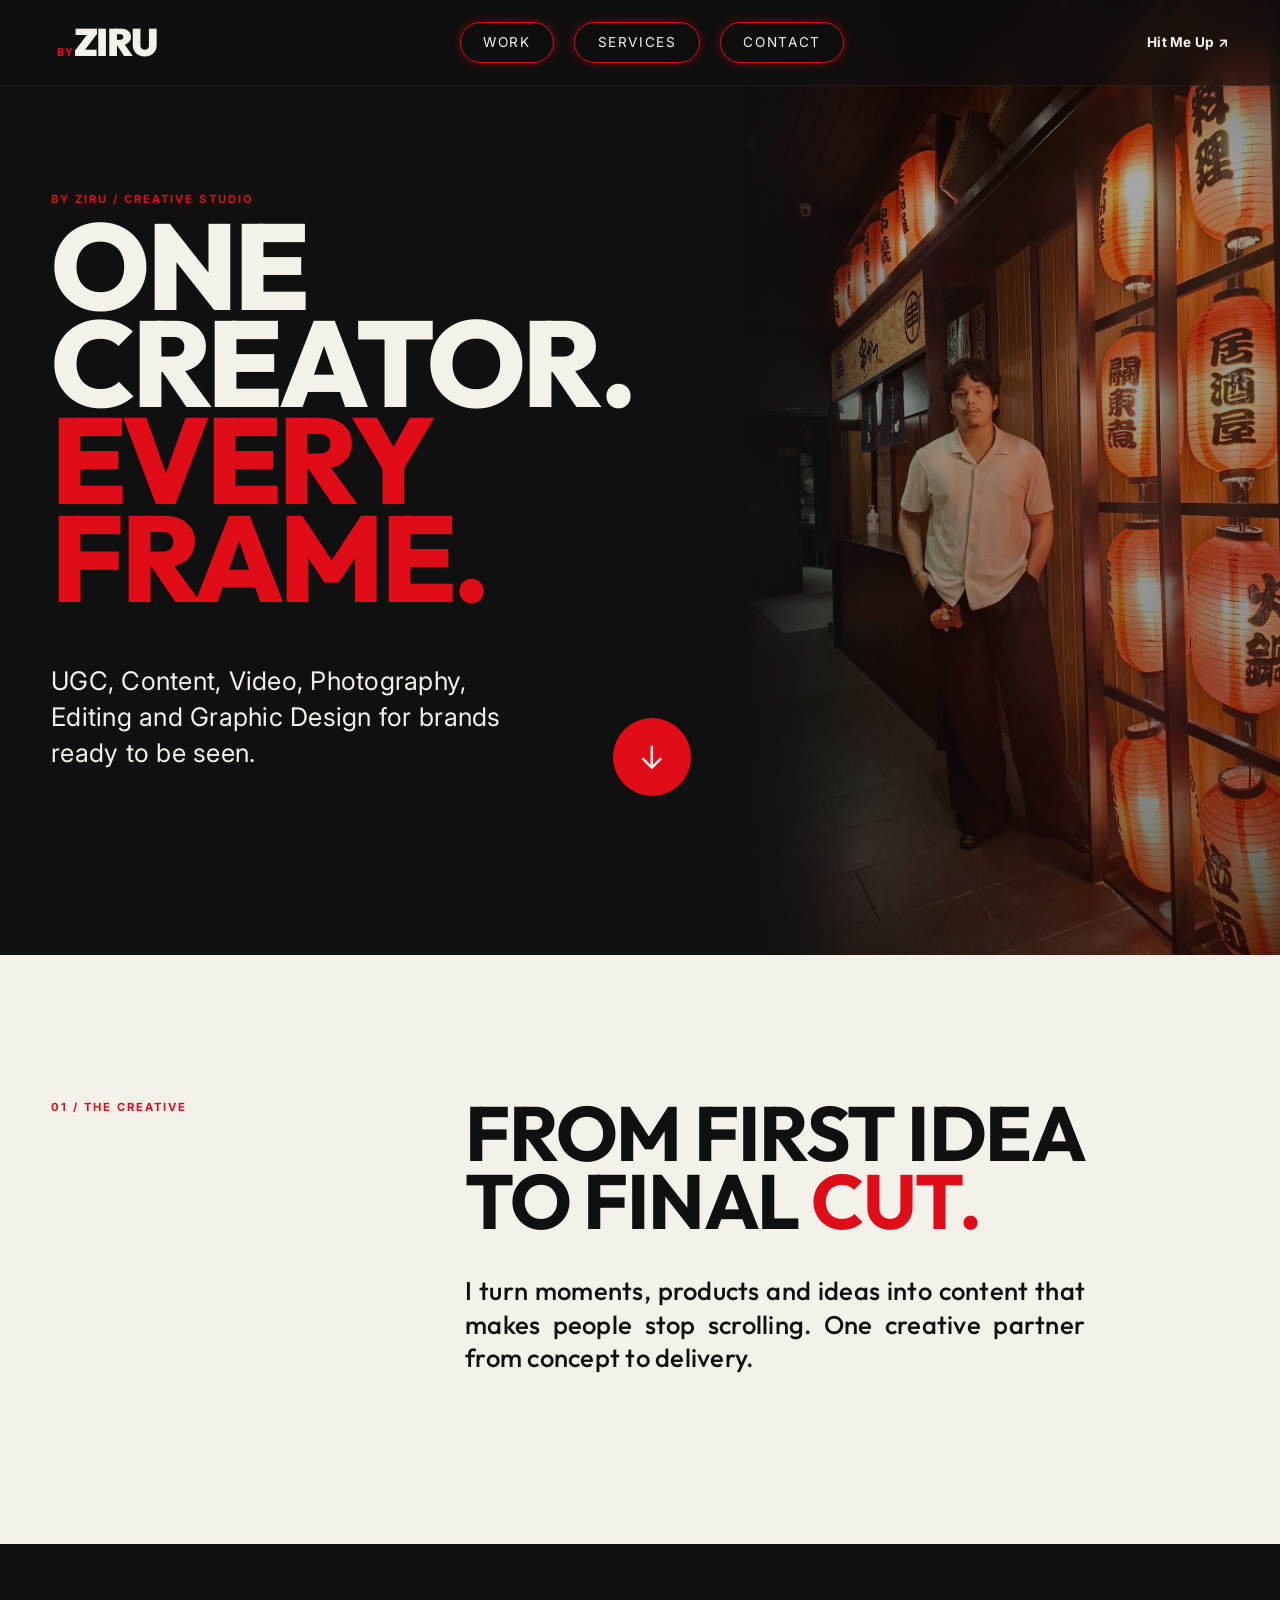
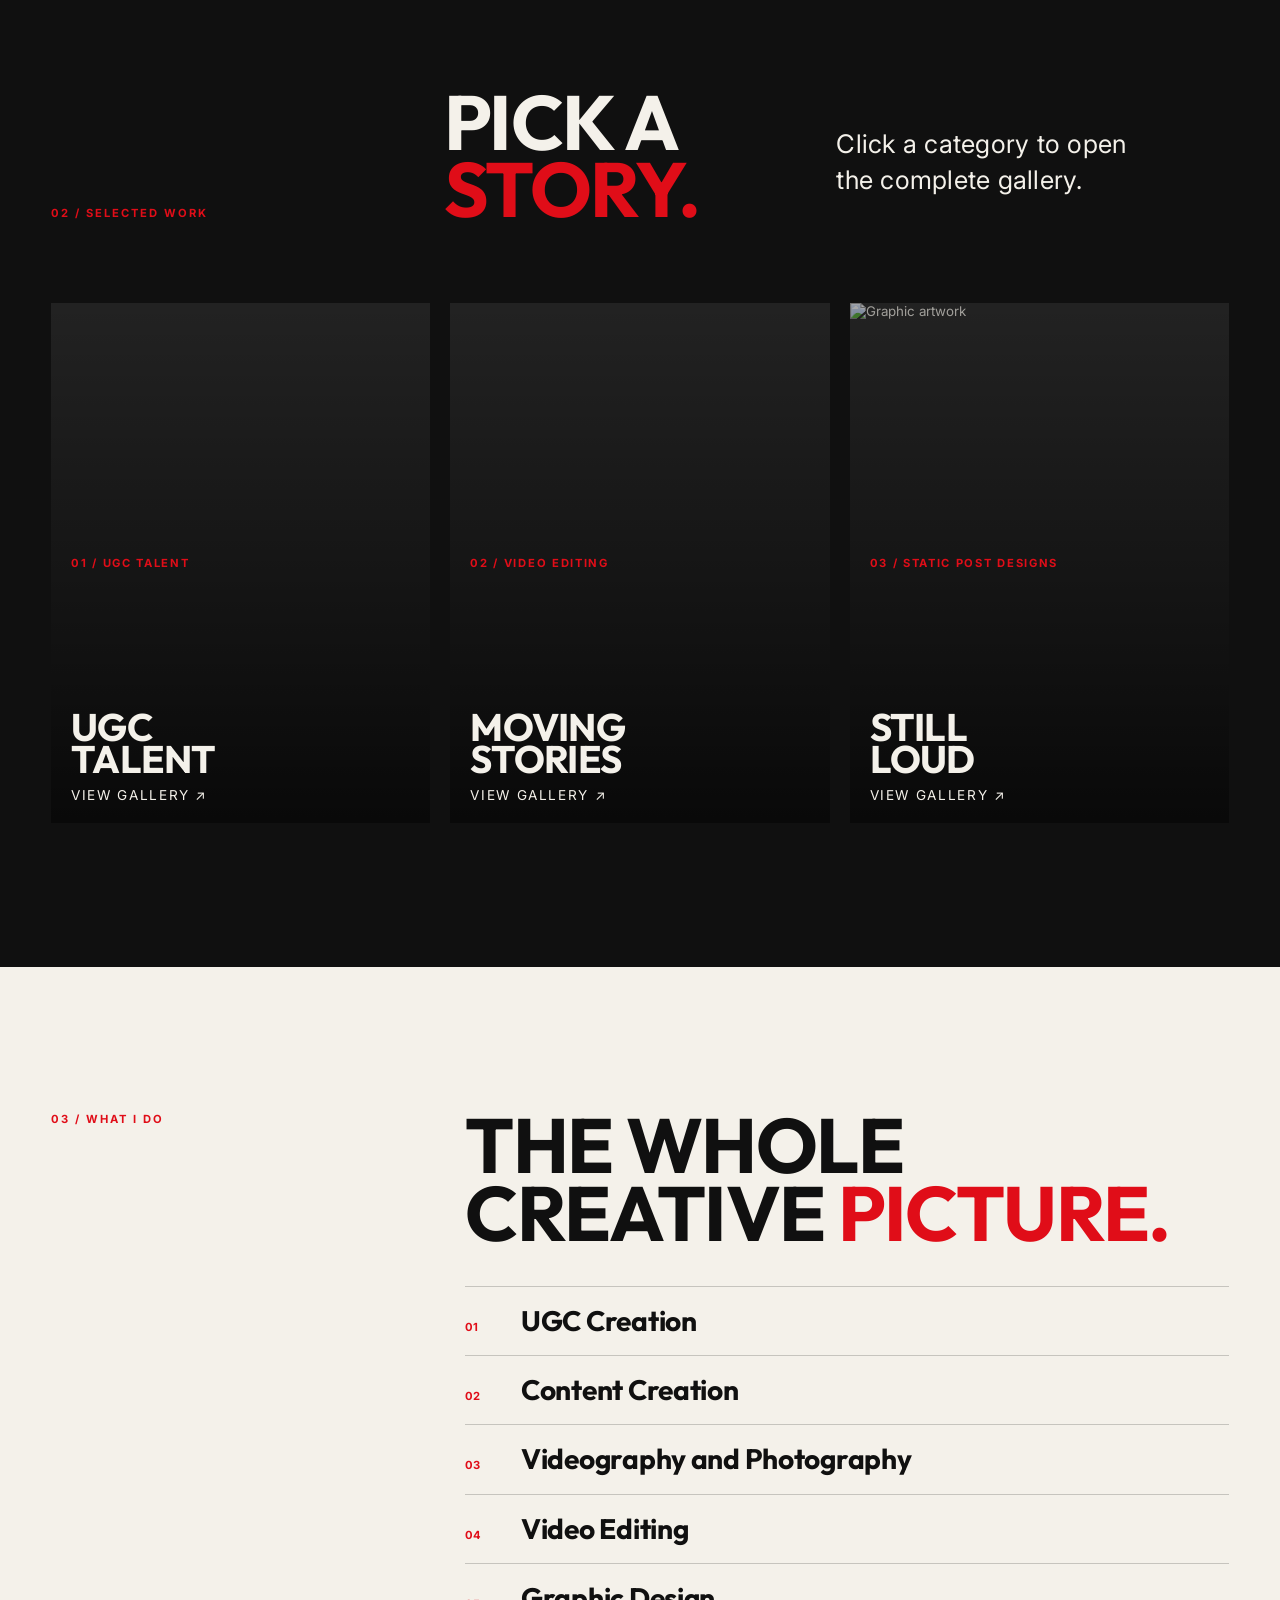
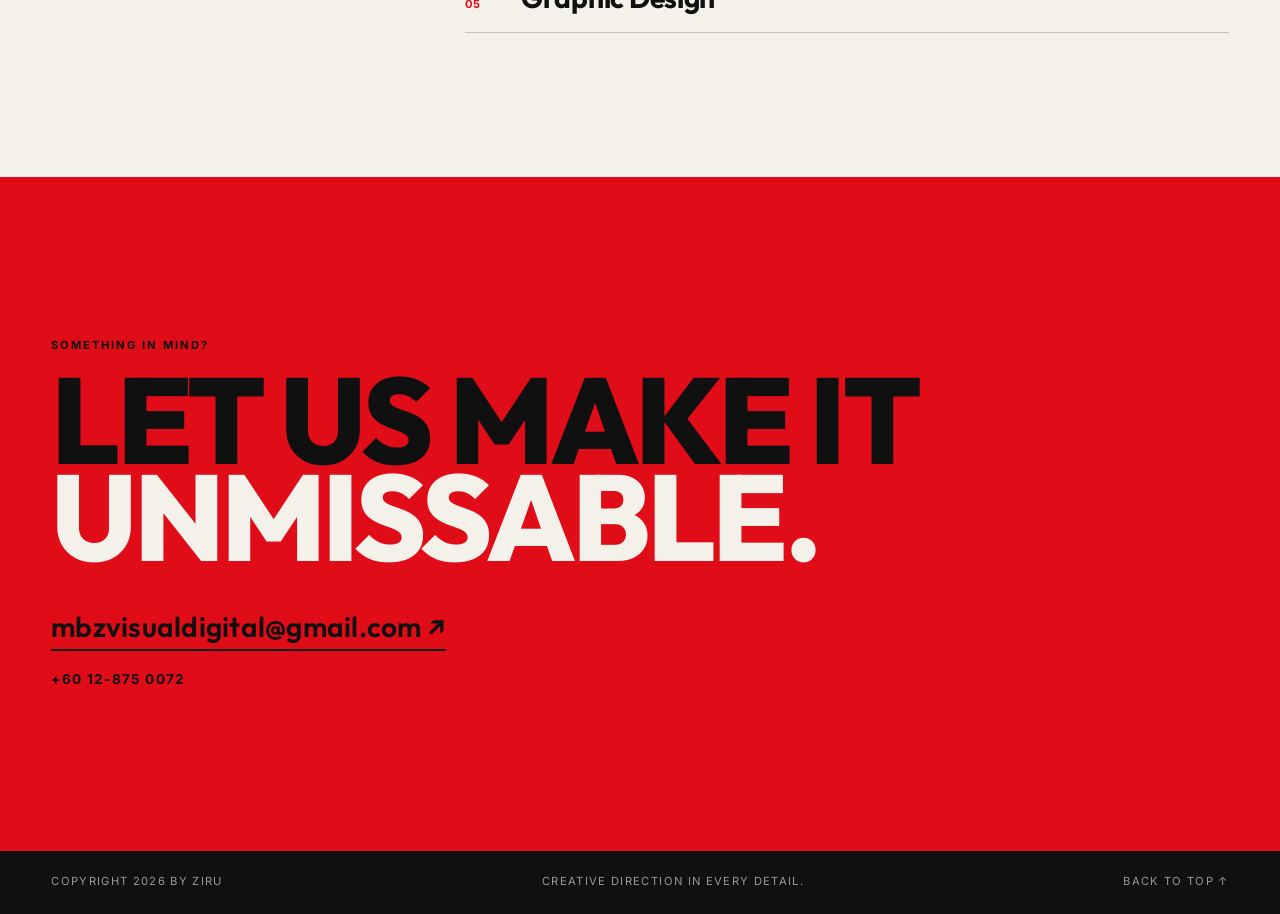
==== PortfolioWork/index.html @ 9af21ab9 "style: wrap eyebrow and heading in container, ensure small gap and bust browser css cache" ====
<!doctype html>
<html lang="en">

<head>
    <!-- ========================================== METADATA & FONTS ========================================== -->
    <meta charset="UTF-8">
    <meta name="viewport" content="width=device-width, initial-scale=1.0">
    <meta name="referrer" content="no-referrer">
    <meta name="description" content="BY ZIRU - all-in-one creative studio.">
    <title>BY ZIRU | Creative Studio</title>

    <!-- Google Fonts -->
    <link rel="preconnect" href="https://fonts.googleapis.com">
    <link rel="preconnect" href="https://fonts.gstatic.com" crossorigin>
    <link
        href="https://fonts.googleapis.com/css2?family=Inter:wght@400;500;600;700&family=Outfit:wght@400;600;700;800;900&display=swap"
        rel="stylesheet">

    <!-- Custom Styles -->
    <link rel="stylesheet" href="styles.css?v=1.1">
</head>

<body>

    <!-- ========================================== SITE HEADER (NAV) ========================================== -->
    <header class="site-header">
        <a class="logo" href="#top" aria-label="BY ZIRU home">
            <b>BY</b><span>ZIRU</span>
        </a>
        <nav>
            <a href="#work">Work</a>
            <a href="#services">Services</a>
            <a href="#contact">Contact</a>
        </nav>
        <a class="header-contact" href="mailto:mbzvisualdigital@gmail.com">Hit Me Up &#8599;</a>
    </header>

    <!-- ========================================== MAIN CONTENT ========================================== -->
    <main id="top">

        <!-- ----------------- HERO SECTION (SPLIT LAYOUT) ----------------- -->
        <section class="hero hero-split">
            <div class="hero-content">
                <div class="hero-header-group">
                    <p class="eyebrow">BY ZIRU / Creative studio</p>
                    <h1>One creator.<br><em>Every frame.</em></h1>
                </div>
                <div class="hero-bottom">
                    <p>UGC, Content, Video, Photography, Editing and Graphic Design for brands ready to be seen.</p>
                    <a class="round-link" href="#work">&#8595;</a>
                </div>
            </div>
            <div class="hero-image-wrapper">
                <img src="../Images/20260505_210655~2.jpg" alt="BY ZIRU Creative Studio Hero"
                    class="hero-split-image">
            </div>
        </section>

        <!-- ----------------- INTRO SECTION (01) ----------------- -->
        <section class="intro light">
            <p class="section-label">01 / The creative</p>
            <div>
                <h2>From first idea<br>to final <em>cut.</em></h2>
                <p>I turn moments, products and ideas into content that makes people stop scrolling. One creative
                    partner from concept to delivery.</p>
            </div>
        </section>

        <!-- ----------------- SELECTED WORK / GALLERY SECTION (02) ----------------- -->
        <section class="work" id="work">
            <div class="work-head">
                <p class="section-label">02 / Selected work</p>
                <h2>Pick a<br><em>story.</em></h2>
                <p>Click a category to open<br>the complete gallery.</p>
            </div>
            <div class="category-grid">
                <!-- UGC Card -->
                <button class="category-card category-ugc" data-gallery="ugc">
                    <video src="../Files/Talent/Heypresso Coffee Machine Ad.mp4" autoplay loop muted playsinline></video>
                    <span>01 / UGC Talent</span>
                    <strong>UGC<br>Talent</strong>
                    <i>View gallery &#8599;</i>
                </button>

                <!-- Videos Card -->
                <button class="category-card" data-gallery="videos">
                    <video src="../Files/Videos/w.mp4" autoplay loop muted playsinline></video>
                    <span>02 / Video Editing</span>
                    <strong>Moving<br>stories</strong>
                    <i>View gallery &#8599;</i>
                </button>

                <!-- Static Posts Card -->
                <button class="category-card" data-gallery="static">
                    <img src="../Files/Static Posts/ramadhan.png" alt="Graphic artwork">
                    <span>03 / Static Post Designs</span>
                    <strong>Still<br>loud</strong>
                    <i>View gallery &#8599;</i>
                </button>
            </div>
        </section>

        <!-- ----------------- SERVICES SECTION (03) ----------------- -->
        <section class="services light" id="services">
            <p class="section-label">03 / What I do</p>
            <div>
                <h2>The whole<br>creative <em>picture.</em></h2>
                <ul>
                    <li><span>01</span><strong>UGC Creation</strong></li>
                    <li><span>02</span><strong>Content Creation</strong></li>
                    <li><span>03</span><strong>Videography and Photography</strong></li>
                    <li><span>04</span><strong>Video Editing</strong></li>
                    <li><span>05</span><strong>Graphic Design</strong></li>
                </ul>
            </div>
        </section>

        <!-- ----------------- CONTACT SECTION ----------------- -->
        <section class="contact" id="contact">
            <p class="eyebrow">Something in Mind?</p>
            <h2>Let us make it<br><em>unmissable.</em></h2>
            <a class="contact-email" href="mailto:mbzvisualdigital@gmail.com">mbzvisualdigital@gmail.com &#8599;</a>
            <a class="contact-phone" href="tel:+60128750072">+60 12-875 0072</a>
        </section>
    </main>

    <!-- ========================================== FOOTER ========================================== -->
    <footer>
        <span>Copyright 2026 BY ZIRU</span>
        <span>Creative direction in every detail.</span>
        <a href="#top">Back to top &#8593;</a>
    </footer>

    <!-- ========================================== DIALOG MODALS ========================================== -->

    <!-- Gallery Modal -->
    <dialog class="gallery-modal" aria-labelledby="gallery-title">
        <div class="modal-top">
            <div>
                <p class="section-label">BY ZIRU / Work</p>
                <h2 id="gallery-title">Gallery</h2>
            </div>
            <button class="close-modal" aria-label="Close gallery">Close &#215;</button>
        </div>
        <div class="media-grid" id="media-grid"></div>
    </dialog>

    <!-- Lightbox Modal -->
    <dialog class="lightbox" aria-label="Enlarged media">
        <button class="close-lightbox" aria-label="Close enlarged media">Close &#215;</button>
        <div id="lightbox-content"></div>
    </dialog>

    <!-- ========================================== SCRIPTS ========================================== -->
    <script src="../media_data.js"></script>
    <script src="script.js"></script>
</body>

</html>
---- PortfolioWork/styles.css ----
/* ========================================== GLOBAL SETTINGS & CSS VARIABLES ========================================== */
:root {
  --red: #e00d18;
  --ink: #101010;
  --paper: #f4f1ea;
  --line: rgba(16, 16, 16, 0.2);

  /* Standardized Typographic Scale */
  --font-xs: 0.7rem;          /* Sub-labels, small meta, footer */
  --font-sm: 0.85rem;         /* Standard labels, card info, nav links */
  --font-base: 1.05rem;       /* Standard paragraphs, body copy */
  --font-lg: clamp(1.2rem, 2vw, 1.7rem);       /* Lead paragraphs, description copy */
  --font-h3: clamp(2rem, 3vw, 2.5rem);         /* Modal headers, card titles */
  --font-h2: clamp(2.8rem, 6vw, 6.5rem);       /* Section headings */
  --font-h1: clamp(3.8rem, 9.5vw, 10rem);      /* Main hero titles, huge headings */
}

* {
  box-sizing: border-box;
}

html {
  scroll-behavior: smooth;
}

body {
  margin: 0;
  background: var(--ink);
  color: var(--paper);
  font-family: Inter, Arial, sans-serif;
  font-size: var(--font-base);
  line-height: 1.6;
  letter-spacing: 0.015em;
}

a {
  color: inherit;
  text-decoration: none;
}

/* ========================================== SITE HEADER (NAVIGATION) ========================================== */
.site-header {
  position: fixed;
  top: 0;
  z-index: 100;
  width: 100%;
  height: 86px;
  padding: 0 4vw;
  display: flex;
  align-items: center;
  justify-content: space-between;
  background: rgba(16, 16, 16, 0.65);
  backdrop-filter: blur(16px);
  -webkit-backdrop-filter: blur(16px);
  border-bottom: 1px solid rgba(255, 255, 255, 0.06);
}

.logo {
  font: 900 2.4rem/1 Outfit, sans-serif;
  letter-spacing: -0.03em;
}

.logo b {
  margin-left: 0.35rem;
  color: var(--red);
  font-size: var(--font-xs);
  letter-spacing: 0.08em;
}

nav {
  display: flex;
  gap: 1.25rem;
  font-size: var(--font-sm);
  text-transform: uppercase;
  letter-spacing: 0.12em;
  align-items: center;
}

nav a {
  display: inline-block;
  padding: 0.55rem 1.4rem;
  border: 1px solid var(--red);
  border-radius: 50px;
  background: rgba(16, 16, 16, 0.85);
  box-shadow: 0 0 10px rgba(224, 13, 24, 0.4);
  transition: all 0.3s ease;
}

nav a:hover {
  background: transparent;
  border-color: transparent;
  box-shadow: none;
}

.header-contact {
  font-size: var(--font-sm);
  font-weight: 700;
}

.site-header a:hover {
  color: var(--red);
}

/* ========================================== HERO SECTION ========================================== */
.hero {
  min-height: 100vh;
  padding: clamp(9rem, 18vw, 13rem) 4vw 3rem;
  display: flex;
  flex-direction: column;
  justify-content: space-between;
  background: linear-gradient(180deg, rgba(16, 16, 16, 0.4) 0%, rgba(16, 16, 16, 0.85) 100%), 
              linear-gradient(120deg, transparent 48%, rgba(224, 13, 24, 0.15)), 
              url('../Images/20260505_210655~2.jpg');
  background-size: cover;
  background-position: center;
}

.eyebrow,
.section-label {
  margin: 0;
  color: var(--red);
  font-size: var(--font-xs);
  letter-spacing: 0.18em;
  text-transform: uppercase;
  font-weight: 700;
}

.hero h1,
.contact h2 {
  margin: 0.5rem 0 1rem;
  font: 800 var(--font-h1)/0.8 Outfit, sans-serif;
  letter-spacing: -0.03em;
  text-transform: uppercase;
}

.hero em,
h2 em {
  font-style: normal;
  color: var(--red);
}

.hero-bottom {
  display: flex;
  align-items: end;
  justify-content: space-between;
  gap: 2rem;
}

.hero-bottom p {
  max-width: 480px;
  line-height: 1.4;
  font-size: var(--font-lg);
}

.round-link {
  display: grid;
  place-items: center;
  height: 78px;
  width: 78px;
  background: var(--red);
  border-radius: 50%;
  font-size: 2rem;
}

/* ========================================== HERO SPLIT VARIANT (index-side-hero.html) ========================================== */
.hero-split {
  flex-direction: row;
  align-items: stretch;
  padding: 0;
  background: var(--ink);
  background-image: none;
  min-height: 80vh;
}

.hero-split .hero-content {
  flex: 1;
  display: flex;
  flex-direction: column;
  justify-content: center;
  padding: clamp(4rem, 8vw, 6rem) 4vw 4rem;
  background: linear-gradient(120deg, var(--ink) 85%, rgba(16, 16, 16, 0.7));
}

.hero-header-group {
  display: flex;
  flex-direction: column;
  gap: 0.5rem;
  margin-bottom: 2rem;
}

.hero-header-group h1 {
  margin: 0;
}

.hero-image-wrapper {
  flex: 0 0 42%;
  position: relative;
  overflow: hidden;
}

.hero-image-wrapper::before {
  content: '';
  position: absolute;
  inset: 0;
  z-index: 1;
  background: linear-gradient(90deg, var(--ink) 0%, transparent 30%),
              linear-gradient(180deg, rgba(16, 16, 16, 0.3) 0%, rgba(16, 16, 16, 0.5) 100%);
}

.hero-split-image {
  width: 100%;
  height: 100%;
  object-fit: cover;
  display: block;
}

/* Utility Class for Light Background Sections */
.light {
  background: var(--paper);
  color: var(--ink);
}

/* ========================================== INTRO SECTION (01) ========================================== */
.intro,
.services,
.experience {
  padding: 9rem 4vw;
  display: grid;
  grid-template-columns: 1fr 2fr;
  gap: 2rem;
}

.intro h2,
.services h2,
.experience h2,
.work-head h2 {
  font: 700 var(--font-h2)/0.88 Outfit, sans-serif;
  letter-spacing: -0.02em;
  margin: 0 0 2.5rem;
  text-transform: uppercase;
}

.intro div > p {
  max-width: 620px;
  font: 500 var(--font-lg)/1.3 Outfit, sans-serif;
  letter-spacing: 0.01em;
  text-align: justify;
}

/* ========================================== SELECTED WORK / GALLERY SECTION (02) ========================================== */
.work {
  padding: 9rem 4vw;
}

.work-head {
  display: grid;
  grid-template-columns: 1fr 1fr 1fr;
  align-items: end;
  margin-bottom: 5rem;
}

.work-head h2 {
  margin: 0;
}

.work-head > p:last-child {
  font-size: var(--font-lg);
  line-height: 1.4;
}

/* Cards Grid */
.category-grid {
  display: grid;
  grid-template-columns: repeat(3, 1fr);
  gap: 1.25rem;
}

.category-card {
  position: relative;
  min-height: 520px;
  overflow: hidden;
  border: 0;
  padding: 1.25rem;
  color: var(--paper);
  background: #282828;
  text-align: left;
  cursor: pointer;
  font-family: inherit;
}

.category-card img,
.category-card video {
  position: absolute;
  inset: 0;
  width: 100%;
  height: 100%;
  object-fit: cover;
  opacity: 0.74;
  transition: transform 0.6s cubic-bezier(0.16, 1, 0.3, 1), opacity 0.6s ease;
}

.category-card:hover img,
.category-card:hover video {
  transform: scale(1.05);
  opacity: 0.92;
}

.category-card:after {
  content: "";
  position: absolute;
  inset: 0;
  background: linear-gradient(180deg, rgba(0, 0, 0, 0.15), rgba(0, 0, 0, 0.78));
}

.category-card span,
.category-card strong,
.category-card i {
  position: relative;
  z-index: 1;
  display: block;
}

.category-card span {
  font-size: var(--font-xs);
  letter-spacing: 0.15em;
  font-weight: 700;
  text-transform: uppercase;
  color: var(--red);
}

.category-card strong {
  position: absolute;
  left: 1.25rem;
  bottom: 3rem;
  font: 700 var(--font-h3)/0.82 Outfit, sans-serif;
  letter-spacing: -0.02em;
  text-transform: uppercase;
}

.category-card i {
  position: absolute;
  bottom: 1.25rem;
  font-size: var(--font-sm);
  font-style: normal;
  text-transform: uppercase;
  letter-spacing: 0.12em;
}

.social-link {
  display: inline-block;
  margin-top: 2rem;
  padding-bottom: 0.4rem;
  border-bottom: 1px solid var(--paper);
  font-size: 0.78rem;
  font-weight: 700;
  text-transform: uppercase;
  letter-spacing: 0.04em;
}

/* ========================================== SERVICES SECTION (03) ========================================== */
.services ul {
  list-style: none;
  padding: 0;
  margin: 0;
  border-top: 1px solid var(--line);
}

.services li {
  padding: 1.25rem 0;
  border-bottom: 1px solid var(--line);
  font: 600 clamp(1.4rem, 2.2vw, 2rem)/1 Outfit, sans-serif;
  letter-spacing: -0.01em;
}

.services li span {
  display: inline-block;
  width: 3.5rem;
  color: var(--red);
  font: 700 var(--font-xs) Inter, Arial, sans-serif;
}

/* ========================================== RESUME: EXPERIENCE ========================================== */
.experience-header {
  display: flex;
  flex-direction: column;
  gap: 1.5rem;
}

.experience-header h2 {
  margin: 0;
}

.experience-list {
  display: flex;
  flex-direction: column;
  gap: 2.5rem;
  margin-top: 2rem;
}

.experience-item {
  position: relative;
  padding-left: 1.5rem;
  border-left: 1px solid rgba(255, 255, 255, 0.15);
  text-align: justify;
}

.experience-item::before {
  content: "";
  position: absolute;
  left: -4px;
  top: 0.3rem;
  width: 7px;
  height: 7px;
  background: var(--red);
  border-radius: 50%;
}

.exp-date {
  display: block;
  font-size: var(--font-xs);
  color: var(--red);
  text-transform: uppercase;
  letter-spacing: 0.1em;
  font-weight: 700;
  margin-bottom: 0.5rem;
}

.exp-title {
  margin: 0 0 0.2rem 0;
  font: 700 1.4rem/1.2 Outfit, sans-serif;
  color: var(--paper);
}

.exp-company {
  display: block;
  font-size: 0.9rem;
  color: rgba(255, 255, 255, 0.6);
  margin-bottom: 1rem;
  font-weight: 600;
}

.exp-content {
  margin: 0;
  padding-left: 1.1rem;
  color: rgba(255, 255, 255, 0.8);
  font-size: 0.95rem;
}

.exp-content li {
  margin-bottom: 0.5rem;
  line-height: 1.5;
  text-align: justify;
}

.exp-metrics {
  display: flex;
  flex-wrap: wrap;
  gap: 1rem;
  margin: 1.5rem 0;
}

.metric-card {
  background: rgba(255, 255, 255, 0.03);
  border: 1px solid rgba(255, 255, 255, 0.08);
  border-radius: 6px;
  padding: 0.8rem 1.2rem;
  display: flex;
  flex-direction: column;
  min-width: 140px;
  flex: 1 1 calc(50% - 0.5rem);
  max-width: 220px;
  transition: transform 0.3s cubic-bezier(0.16, 1, 0.3, 1), border-color 0.3s ease;
}

.metric-card:hover {
  transform: translateY(-2px);
  border-color: var(--red);
}

.metric-num {
  font: 800 2.2rem/1 Outfit, sans-serif;
  color: var(--red);
  margin-bottom: 0.2rem;
}

.metric-label {
  font-size: 0.72rem;
  font-weight: 700;
  text-transform: uppercase;
  letter-spacing: 0.08em;
  color: rgba(255, 255, 255, 0.55);
}

/* ========================================== RESUME: SKILLS & EDUCATION ========================================== */
.resume-grid {
  display: grid;
  grid-template-columns: 1fr;
  gap: 3rem;
  margin-top: 2rem;
}

@media (min-width: 768px) {
  .resume-grid {
    grid-template-columns: 1fr 1fr;
  }
}

.resume-block h3 {
  font: 700 1.4rem/1.2 Outfit, sans-serif;
  margin: 0 0 1rem 0;
  color: var(--red);
  border-bottom: 1px solid rgba(255, 255, 255, 0.1);
  padding-bottom: 0.5rem;
  text-transform: uppercase;
  letter-spacing: 0.05em;
}

.resume-block ul {
  list-style: none;
  padding: 0;
  margin: 0;
}

.resume-block li {
  padding: 0.8rem 0;
  border-bottom: 1px solid rgba(255, 255, 255, 0.05);
  font-size: 0.95rem;
  color: rgba(255, 255, 255, 0.85);
}

.resume-block li:last-child {
  border-bottom: none;
}

.resume-block li strong {
  display: block;
  color: var(--paper);
  font-size: 1.05rem;
  margin-bottom: 0.2rem;
}

.edu-meta {
  display: block;
  font-size: var(--font-xs);
  color: rgba(255, 255, 255, 0.5);
  text-transform: uppercase;
  letter-spacing: 0.1em;
  font-weight: 700;
  margin-top: 0.3rem;
}

/* Light theme overrides for Resume Blocks (Skills & Education) */
.light .resume-block h3 {
  border-color: rgba(16, 16, 16, 0.1);
}

.light .resume-block li {
  border-color: rgba(16, 16, 16, 0.05);
  color: rgba(16, 16, 16, 0.85); /* Smokey black */
}

.light .resume-block li strong {
  color: var(--ink); /* Smokey black */
}

.light .edu-meta {
  color: rgba(16, 16, 16, 0.5); /* Smokey black */
}

/* ========================================== CONTACT SECTION ========================================== */
.contact {
  padding: 10rem 4vw;
  background: var(--red);
  color: var(--ink);
}

.contact .eyebrow {
  color: var(--ink);
}

.contact h2 {
  margin: 1rem 0 3rem;
}

.contact h2 em {
  color: var(--paper);
}

.contact-email {
  display: table;
  font: 600 clamp(1.2rem, 2.2vw, 2.2rem)/1 Outfit, sans-serif;
  border-bottom: 2px solid var(--ink);
  padding-bottom: 0.45rem;
}

.contact-phone {
  display: table;
  margin-top: 1.15rem;
  font-size: var(--font-sm);
  font-weight: 700;
  text-transform: uppercase;
  letter-spacing: 0.1em;
}

/* ========================================== FOOTER ========================================== */
footer {
  padding: 1.4rem 4vw;
  display: flex;
  justify-content: space-between;
  gap: 1rem;
  font-size: var(--font-xs);
  color: #999;
  text-transform: uppercase;
  letter-spacing: 0.12em;
}

/* ========================================== GALLERY MODAL & LIGHTBOX ========================================== */
.gallery-modal {
  width: min(1200px, 94vw);
  height: min(860px, 92vh);
  padding: clamp(1.5rem, 4vw, 4rem);
  border: 0;
  background: var(--paper);
  color: var(--ink);
}

.gallery-modal::backdrop {
  background: rgba(6, 6, 6, 0.58);
  backdrop-filter: blur(13px);
}

.modal-top {
  display: flex;
  align-items: start;
  justify-content: space-between;
  margin-bottom: 2rem;
}

.modal-top h2 {
  margin: 0.5rem 0 0;
  font: 800 var(--font-h2)/0.85 Outfit, sans-serif;
  letter-spacing: -0.02em;
  text-transform: uppercase;
}

.close-modal {
  border: 1px solid var(--ink);
  background: transparent;
  padding: 0.7rem 1rem;
  font: 700 var(--font-sm) Inter, Arial, sans-serif;
  text-transform: uppercase;
  cursor: pointer;
}

.media-grid {
  display: grid;
  grid-template-columns: repeat(3, 1fr);
  gap: 1rem;
}

.media-grid figure {
  margin: 0;
  aspect-ratio: 1;
  background: #ddd;
  overflow: hidden;
  cursor: zoom-in;
}

.media-grid figure img,
.media-grid figure video {
  width: 100%;
  height: 100%;
  object-fit: cover;
  transition: transform 0.4s ease;
  display: block;
}

.media-grid figure:hover img,
.media-grid figure:hover video {
  transform: scale(1.03);
}

.lightbox {
  width: min(1100px, 94vw);
  height: min(880px, 92vh);
  padding: 0;
  border: 0;
  background: #090909;
  color: var(--paper);
}

.lightbox::backdrop {
  background: rgba(6, 6, 6, 0.78);
  backdrop-filter: blur(16px);
}

.close-lightbox {
  position: absolute;
  right: 1rem;
  top: 1rem;
  z-index: 2;
  border: 1px solid var(--paper);
  background: rgba(0, 0, 0, 0.55);
  color: var(--paper);
  padding: 0.65rem 0.9rem;
  font: 700 var(--font-sm) Inter, Arial, sans-serif;
  text-transform: uppercase;
  cursor: pointer;
}

.lightbox #lightbox-content {
  display: flex;
  justify-content: center;
  align-items: center;
  height: 100%;
  width: 100%;
}

#lightbox-content img,
#lightbox-content video {
  max-width: 90vw;
  max-height: 90vh;
  border-radius: 8px;
  box-shadow: 0 10px 40px rgba(0,0,0,0.4);
  background: var(--ink);
}

.lightbox iframe {
  width: min(880px, 90vw);
  height: min(540px, 70vh);
  border: 0;
  border-radius: 8px;
  box-shadow: 0 12px 30px rgba(0, 0, 0, 0.6);
  background: #000;
}

/* Custom Play Overlay for Grid Video Thumbnails */
.media-container {
  position: relative;
  width: 100%;
  height: 100%;
}

.video-item::after {
  content: "▶";
  position: absolute;
  top: 50%;
  left: 50%;
  transform: translate(-50%, -50%);
  font-size: 1.8rem;
  color: #fff;
  background: rgba(224, 13, 24, 0.85);
  width: 54px;
  height: 54px;
  border-radius: 50%;
  display: flex;
  align-items: center;
  justify-content: center;
  text-indent: 4px;
  opacity: 0.8;
  transition: opacity 0.3s ease, transform 0.3s ease;
  pointer-events: none;
  z-index: 2;
}

.media-grid figure:hover .video-item::after {
  opacity: 1;
  transform: translate(-50%, -50%) scale(1.1);
}

/* ========================================== RESPONSIVE STYLES (MEDIA QUERIES) ========================================== */
@media (max-width: 700px) {
  .site-header {
    height: 64px;
  }
  .header-contact {
    display: none;
  }
  .logo {
    font-size: 1.8rem;
  }
  nav {
    gap: 0.5rem;
    font-size: 0.65rem;
  }
  nav a {
    padding: 0.35rem 0.8rem;
    box-shadow: 0 0 6px rgba(224, 13, 24, 0.4);
  }
  .intro,
  .services,
  .experience,
  .work-head {
    grid-template-columns: 1fr;
  }
  .intro,
  .services,
  .work,
  .contact {
    padding-top: 6rem;
    padding-bottom: 6rem;
  }
  .work-head {
    gap: 1.5rem;
    margin-bottom: 3rem;
  }
  .category-grid {
    grid-template-columns: 1fr;
  }
  .category-card {
    min-height: 320px; /* Condensed height to fit mobile screens perfectly */
  }
  .hero {
    min-height: 720px;
  }
  .hero-bottom {
    align-items: center;
  }
  .round-link {
    height: 58px;
    width: 58px;
    flex: none;
  }
  footer {
    flex-direction: column;
  }
  .media-grid {
    grid-template-columns: repeat(2, 1fr);
    gap: 0.65rem;
  }
  /* Hero split responsive */
  .hero-split {
    flex-direction: column;
    min-height: auto;
    height: auto;
  }
  .hero-image-wrapper {
    flex: none;
    height: 38vh;
  }
  .hero-image-wrapper::before {
    background: linear-gradient(180deg, var(--ink) 0%, transparent 22%, transparent 82%, var(--ink) 100%),
                linear-gradient(90deg, var(--ink) 0%, transparent 10%, transparent 90%, var(--ink) 100%);
  }
  .hero-split .hero-content {
    padding: 5.5rem 4vw 2.5rem;
    justify-content: flex-start;
    gap: 1.25rem;
  }
  .hero-header-group {
    gap: 0.35rem;
    margin-bottom: 0;
  }
  .hero-header-group h1 {
    margin: 0;
  }

  /* Full-Screen Gallery Modal on Mobile (native app feel) */
  .gallery-modal {
    width: 100vw;
    max-width: 100vw;
    height: 100vh;
    max-height: 100vh;
    border-radius: 0;
    margin: 0;
    padding: 1.5rem 1.5rem 4rem; /* Bottom padding to prevent scroll cutting */
    overflow-y: auto;
  }
  .modal-top {
    margin-bottom: 1.5rem;
    align-items: center;
  }
  .modal-top h2 {
    font-size: 2.2rem;
  }
  .close-modal {
    padding: 0.5rem 0.8rem;
    font-size: 0.75rem;
  }

  /* Responsive Lightbox Video Players */
  .lightbox iframe {
    width: 92vw !important;
    height: 51.75vw !important; /* 16:9 landscape aspect ratio */
    max-height: 75vh !important;
  }
  .lightbox iframe.portrait-iframe,
  .lightbox video.portrait-video {
    width: min(340px, 86vw) !important;
    height: auto !important;
    aspect-ratio: 9 / 16 !important;
    max-height: 75vh !important;
  }
}
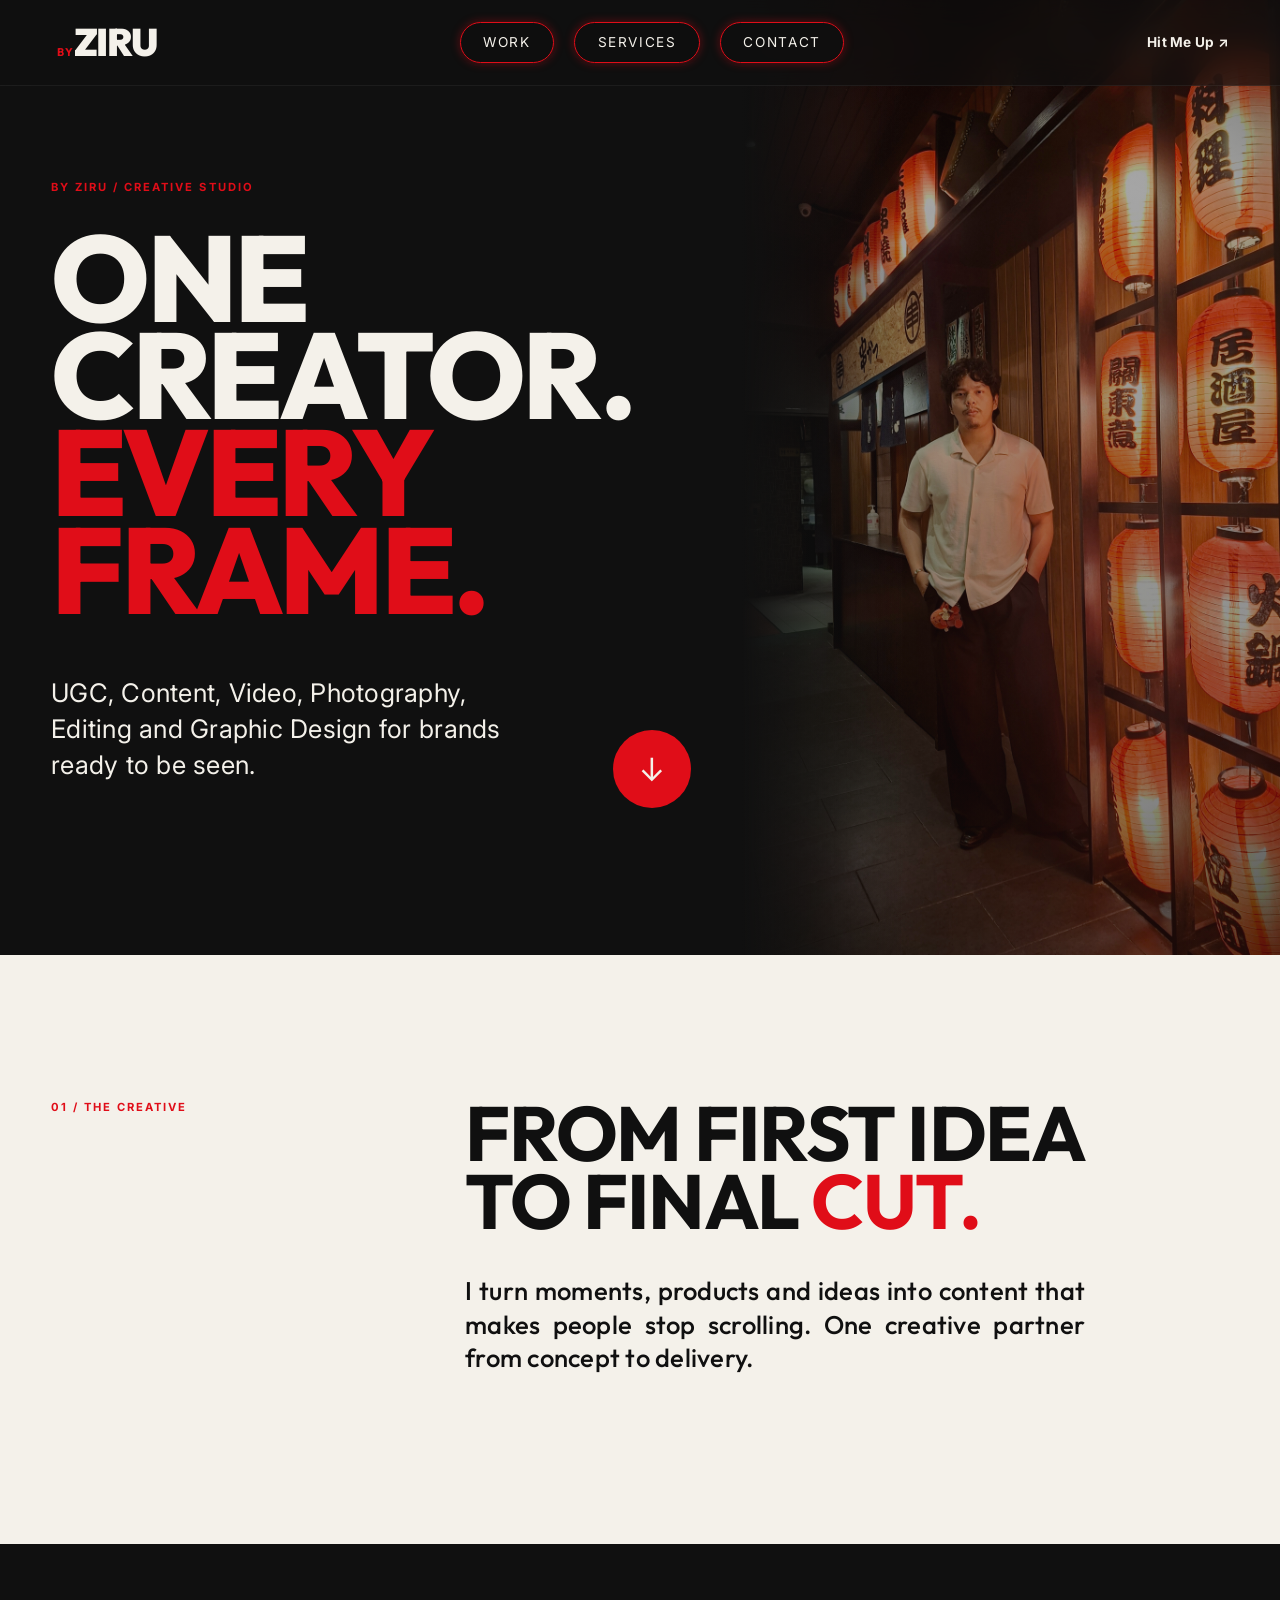
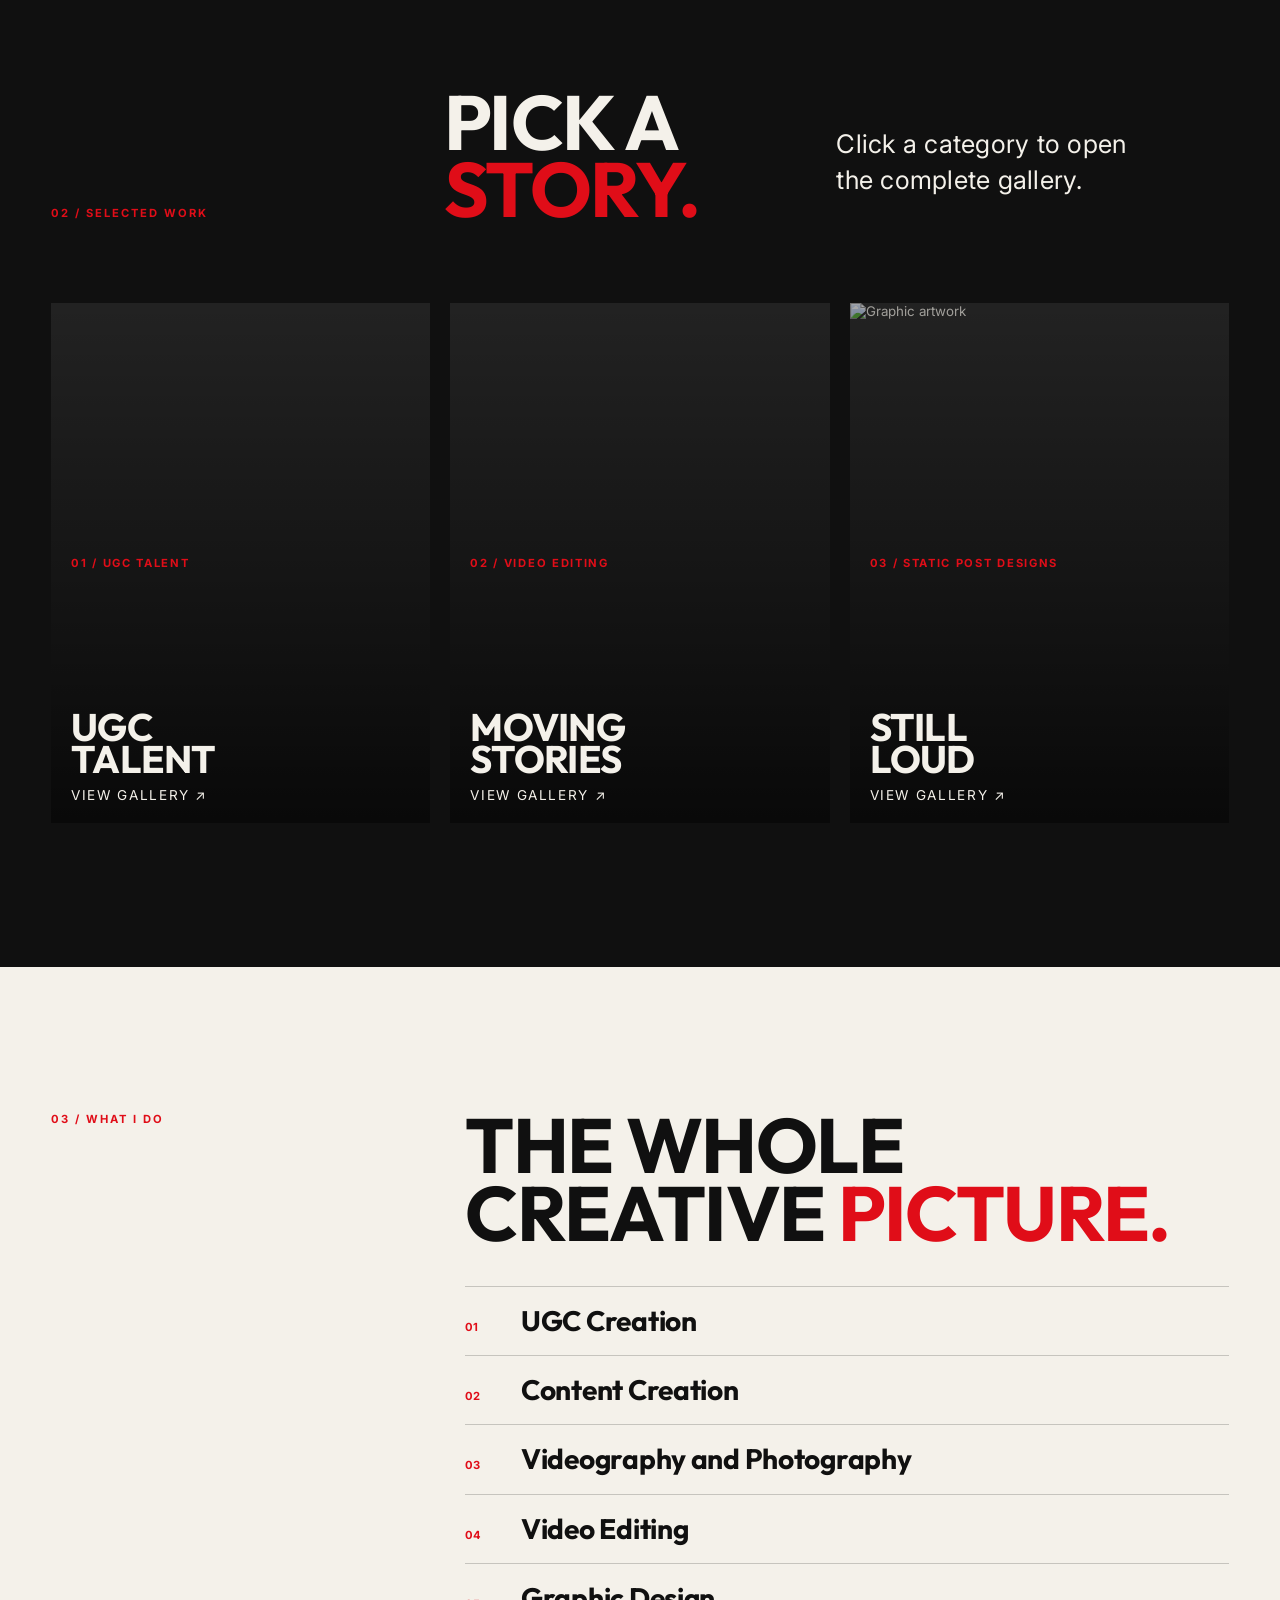
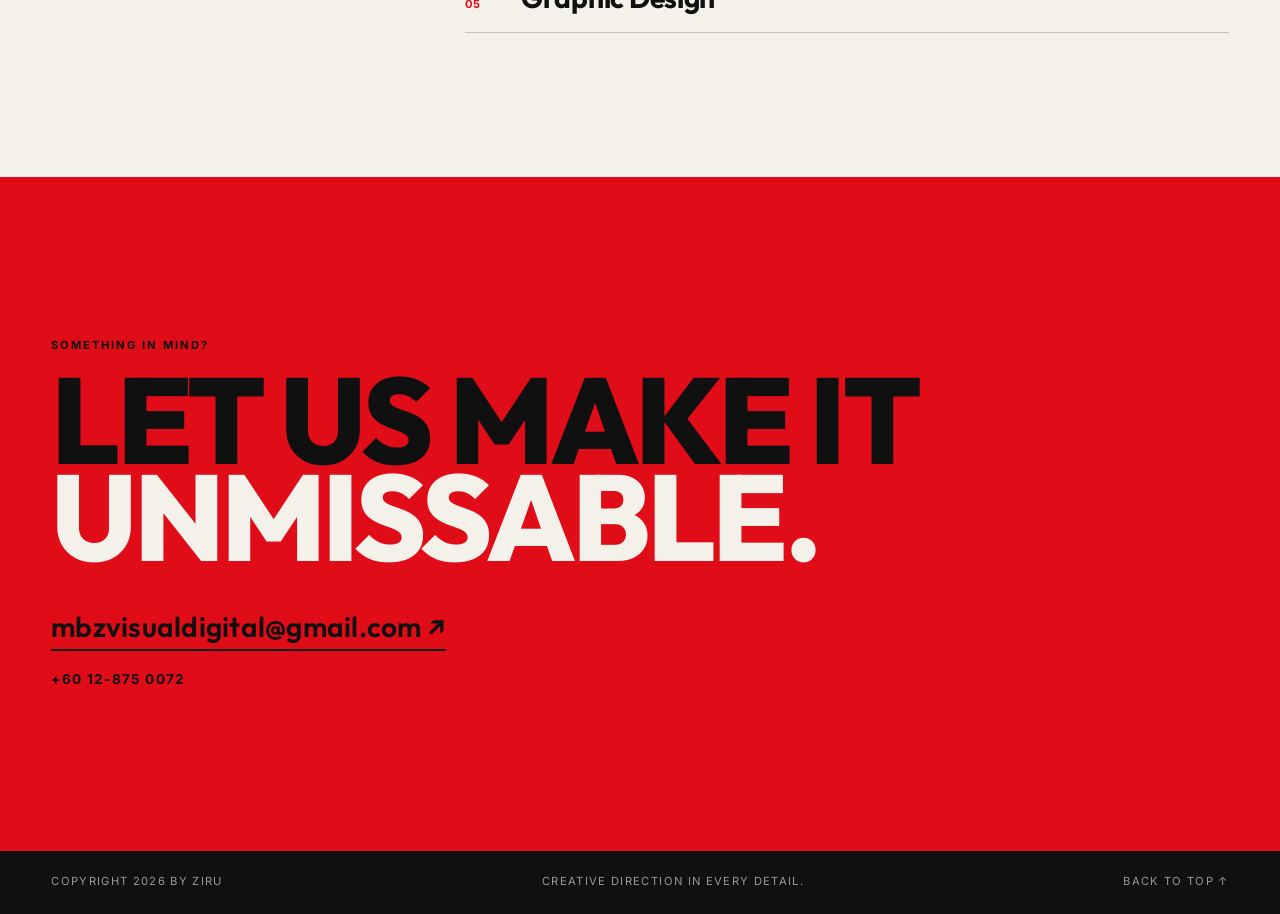
==== commit d450a05c: "style: increase eyebrow to heading gap to match heading to description gap" ====
--- a/PortfolioWork/index.html
+++ b/PortfolioWork/index.html
@@ -17,7 +17,7 @@
         rel="stylesheet">
 
     <!-- Custom Styles -->
-    <link rel="stylesheet" href="styles.css?v=1.1">
+    <link rel="stylesheet" href="styles.css?v=1.2">
 </head>
 
 <body>
--- a/PortfolioWork/styles.css
+++ b/PortfolioWork/styles.css
@@ -184,7 +184,7 @@
 .hero-header-group {
   display: flex;
   flex-direction: column;
-  gap: 0.5rem;
+  gap: 2rem;
   margin-bottom: 2rem;
 }
 
@@ -848,7 +848,7 @@
     gap: 1.25rem;
   }
   .hero-header-group {
-    gap: 0.35rem;
+    gap: 1.25rem;
     margin-bottom: 0;
   }
   .hero-header-group h1 {
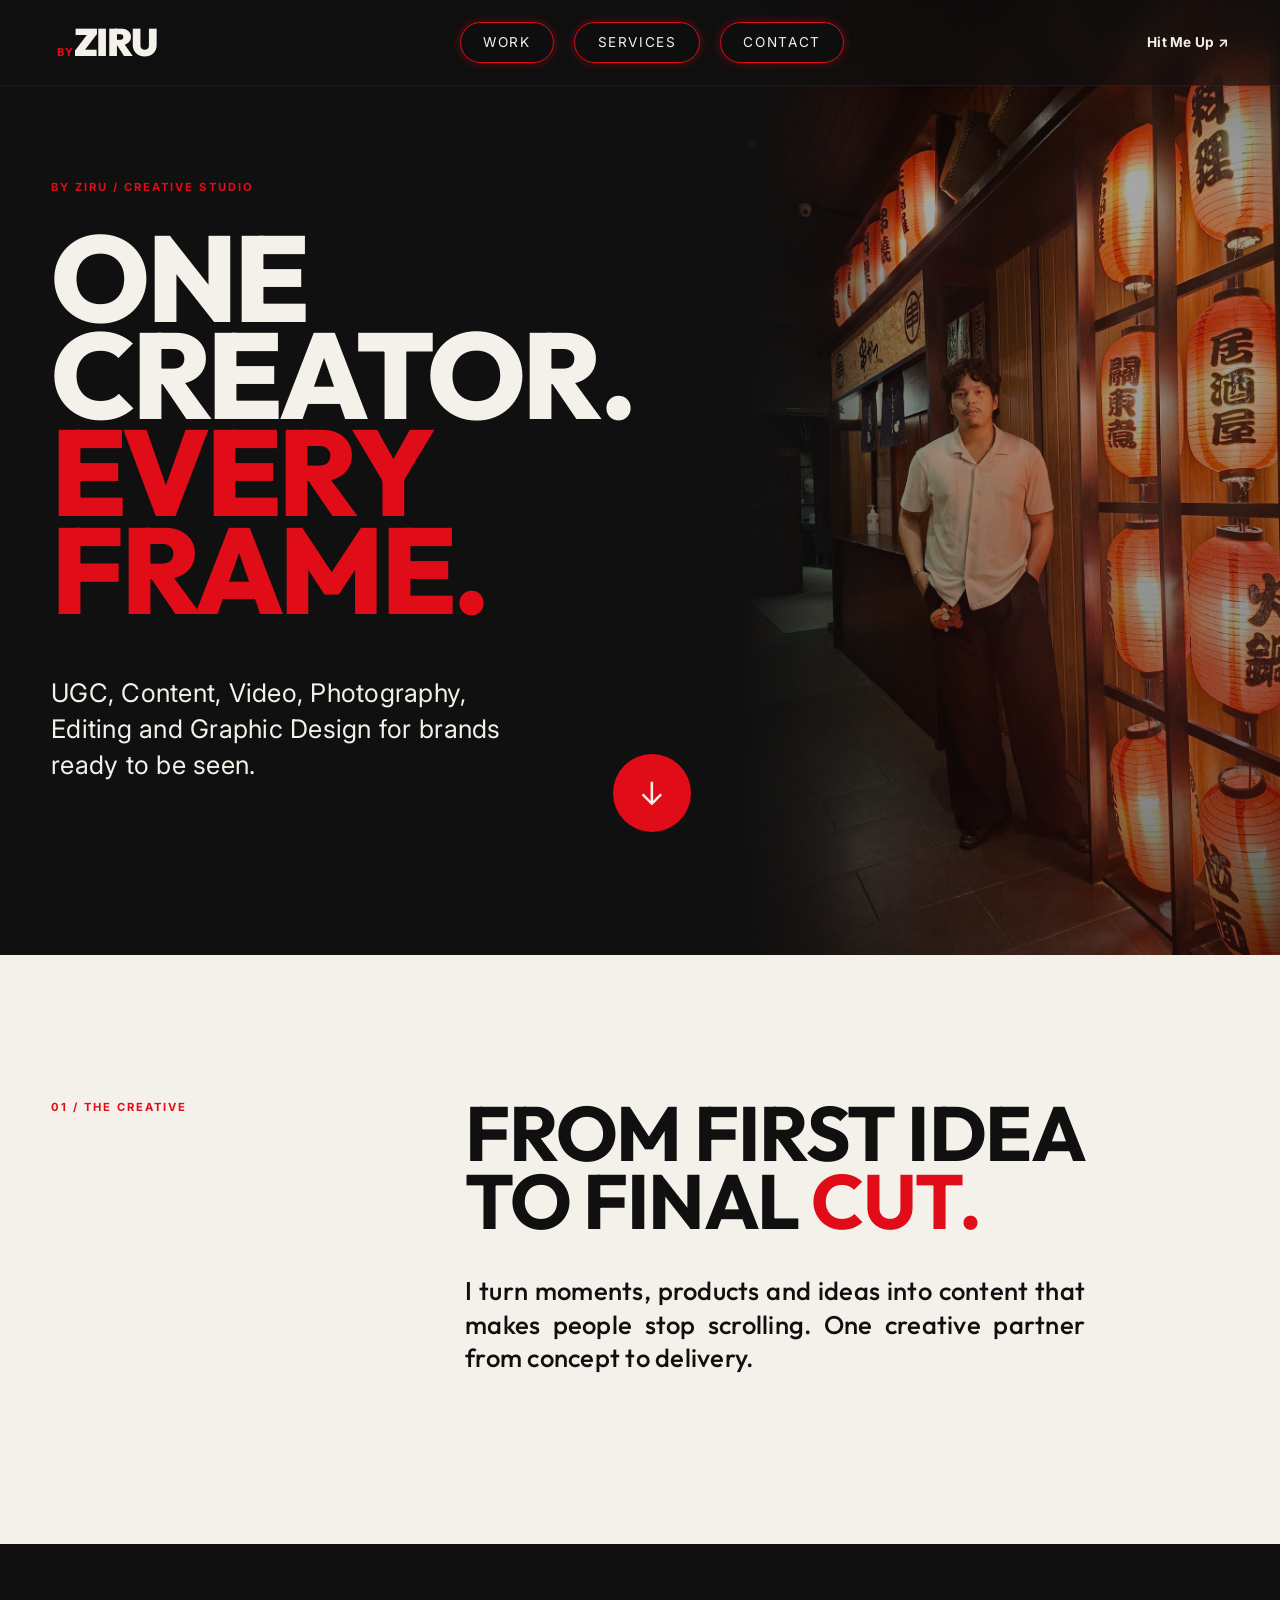
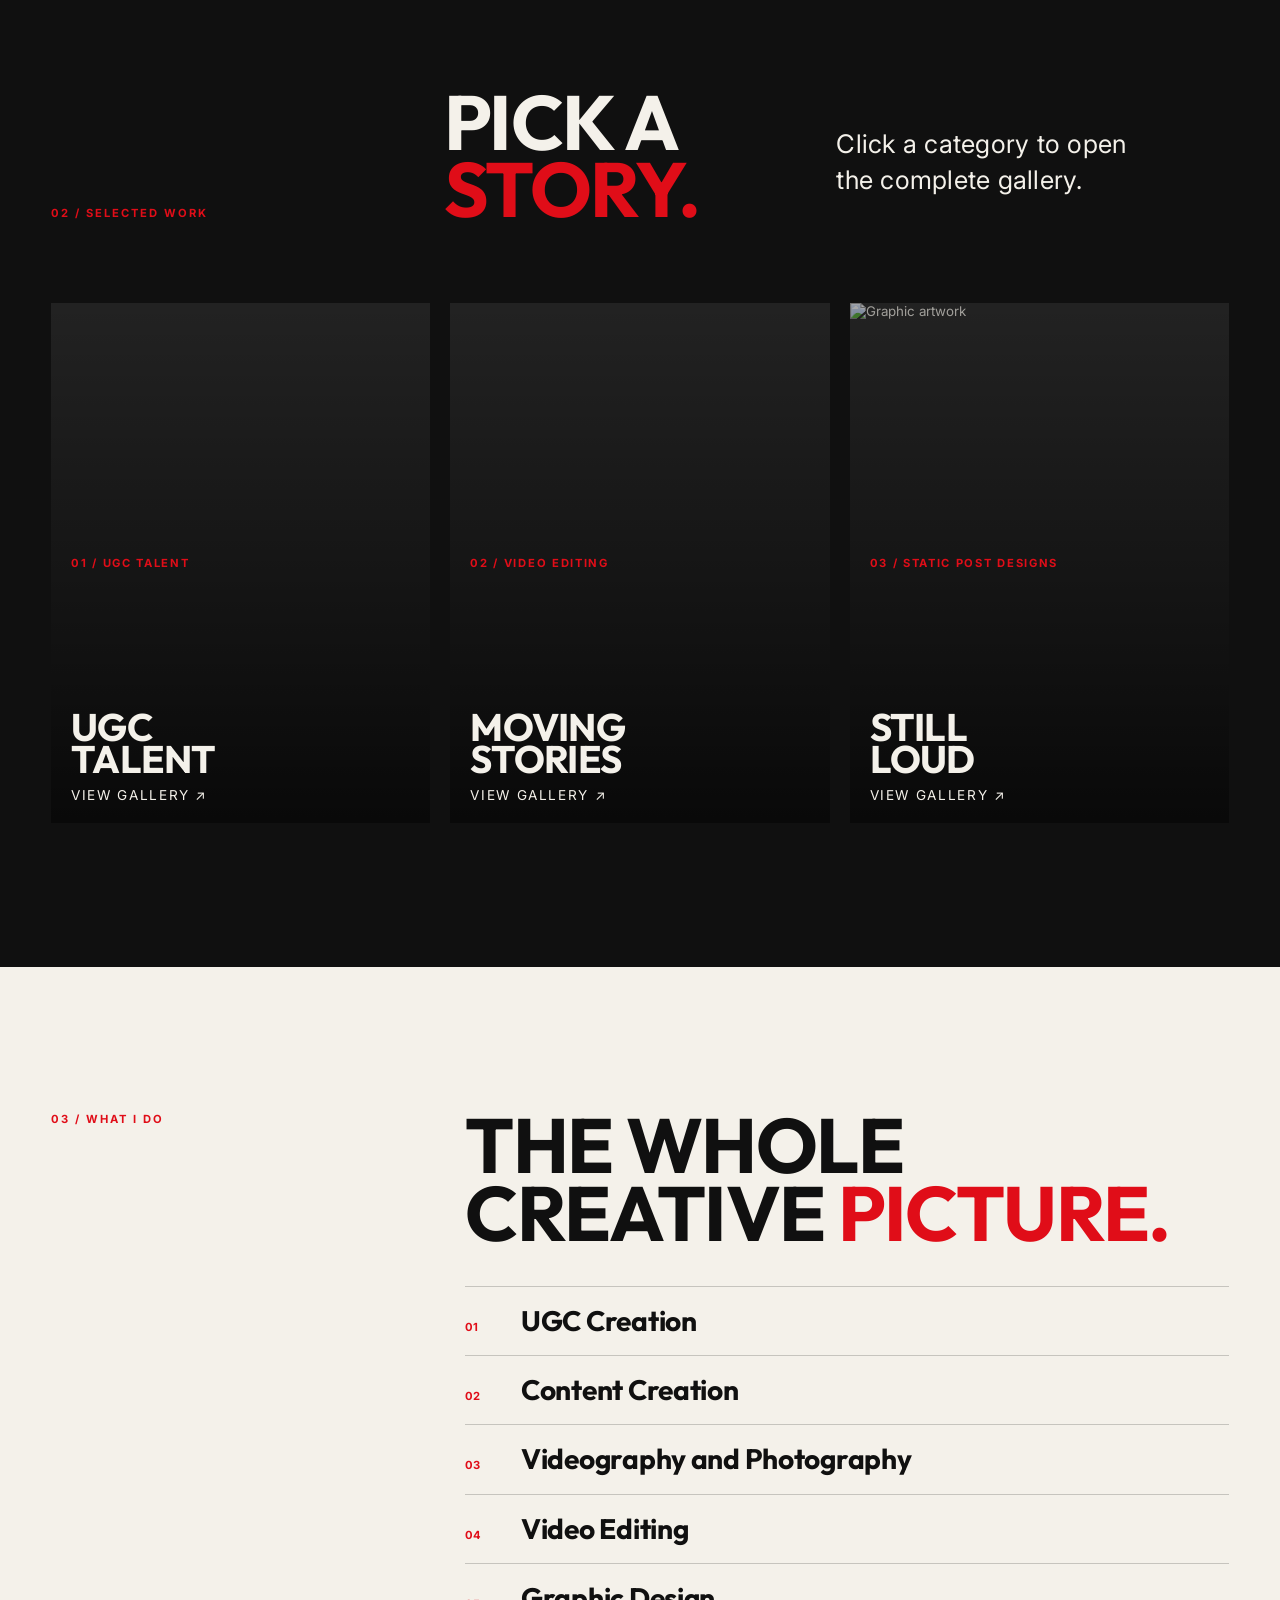
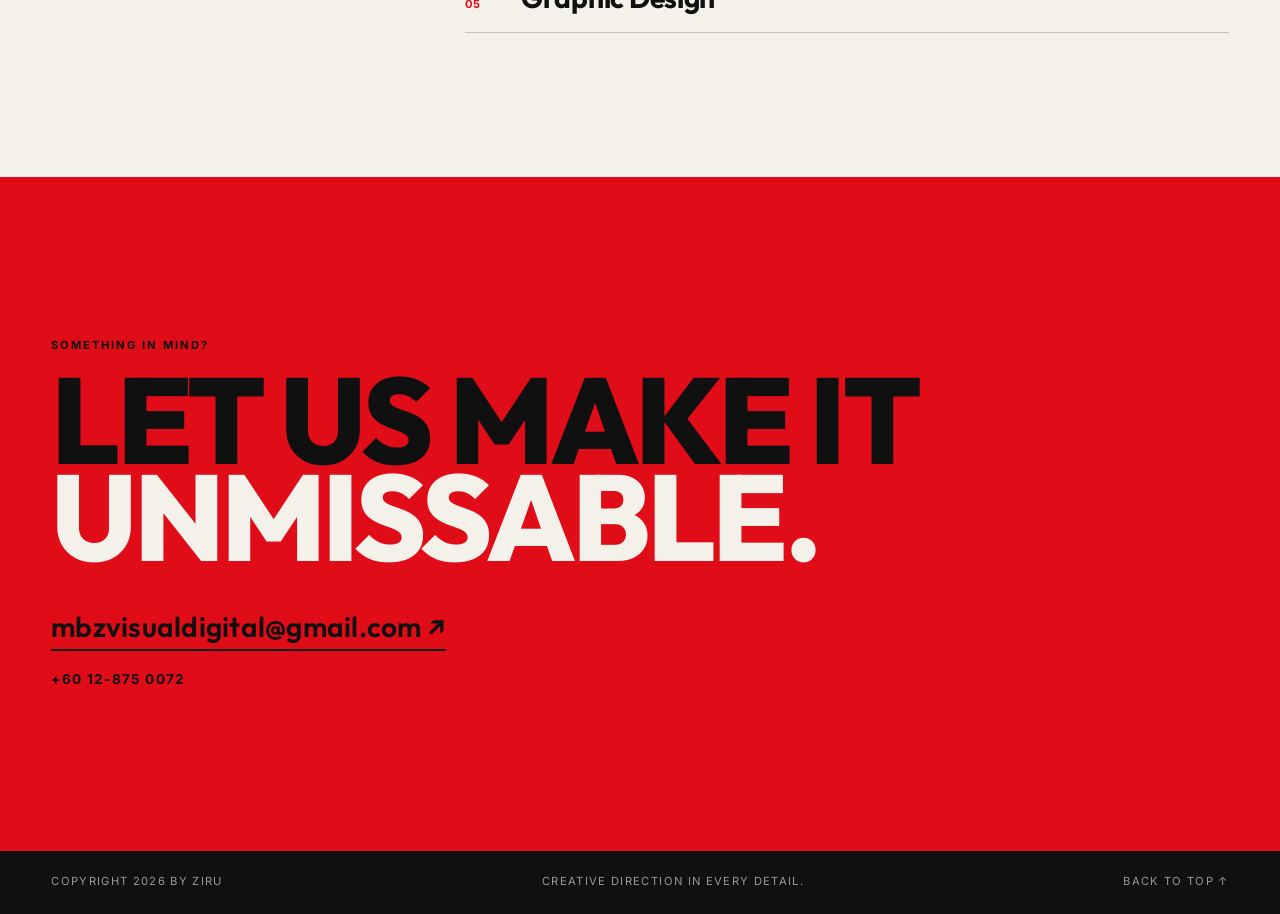
==== commit 6af672b0: "style: position red arrow button lower on desktop view" ====
--- a/PortfolioWork/index.html
+++ b/PortfolioWork/index.html
@@ -17,7 +17,7 @@
         rel="stylesheet">
 
     <!-- Custom Styles -->
-    <link rel="stylesheet" href="styles.css?v=1.2">
+    <link rel="stylesheet" href="styles.css?v=1.3">
 </head>
 
 <body>
--- a/PortfolioWork/styles.css
+++ b/PortfolioWork/styles.css
@@ -160,6 +160,10 @@
   background: var(--red);
   border-radius: 50%;
   font-size: 2rem;
+}
+
+.hero-split .round-link {
+  transform: translateY(1.5rem);
 }
 
 /* ========================================== HERO SPLIT VARIANT (index-side-hero.html) ========================================== */
@@ -847,6 +851,9 @@
     justify-content: flex-start;
     gap: 1.25rem;
   }
+  .hero-split .round-link {
+    transform: none;
+  }
   .hero-header-group {
     gap: 1.25rem;
     margin-bottom: 0;
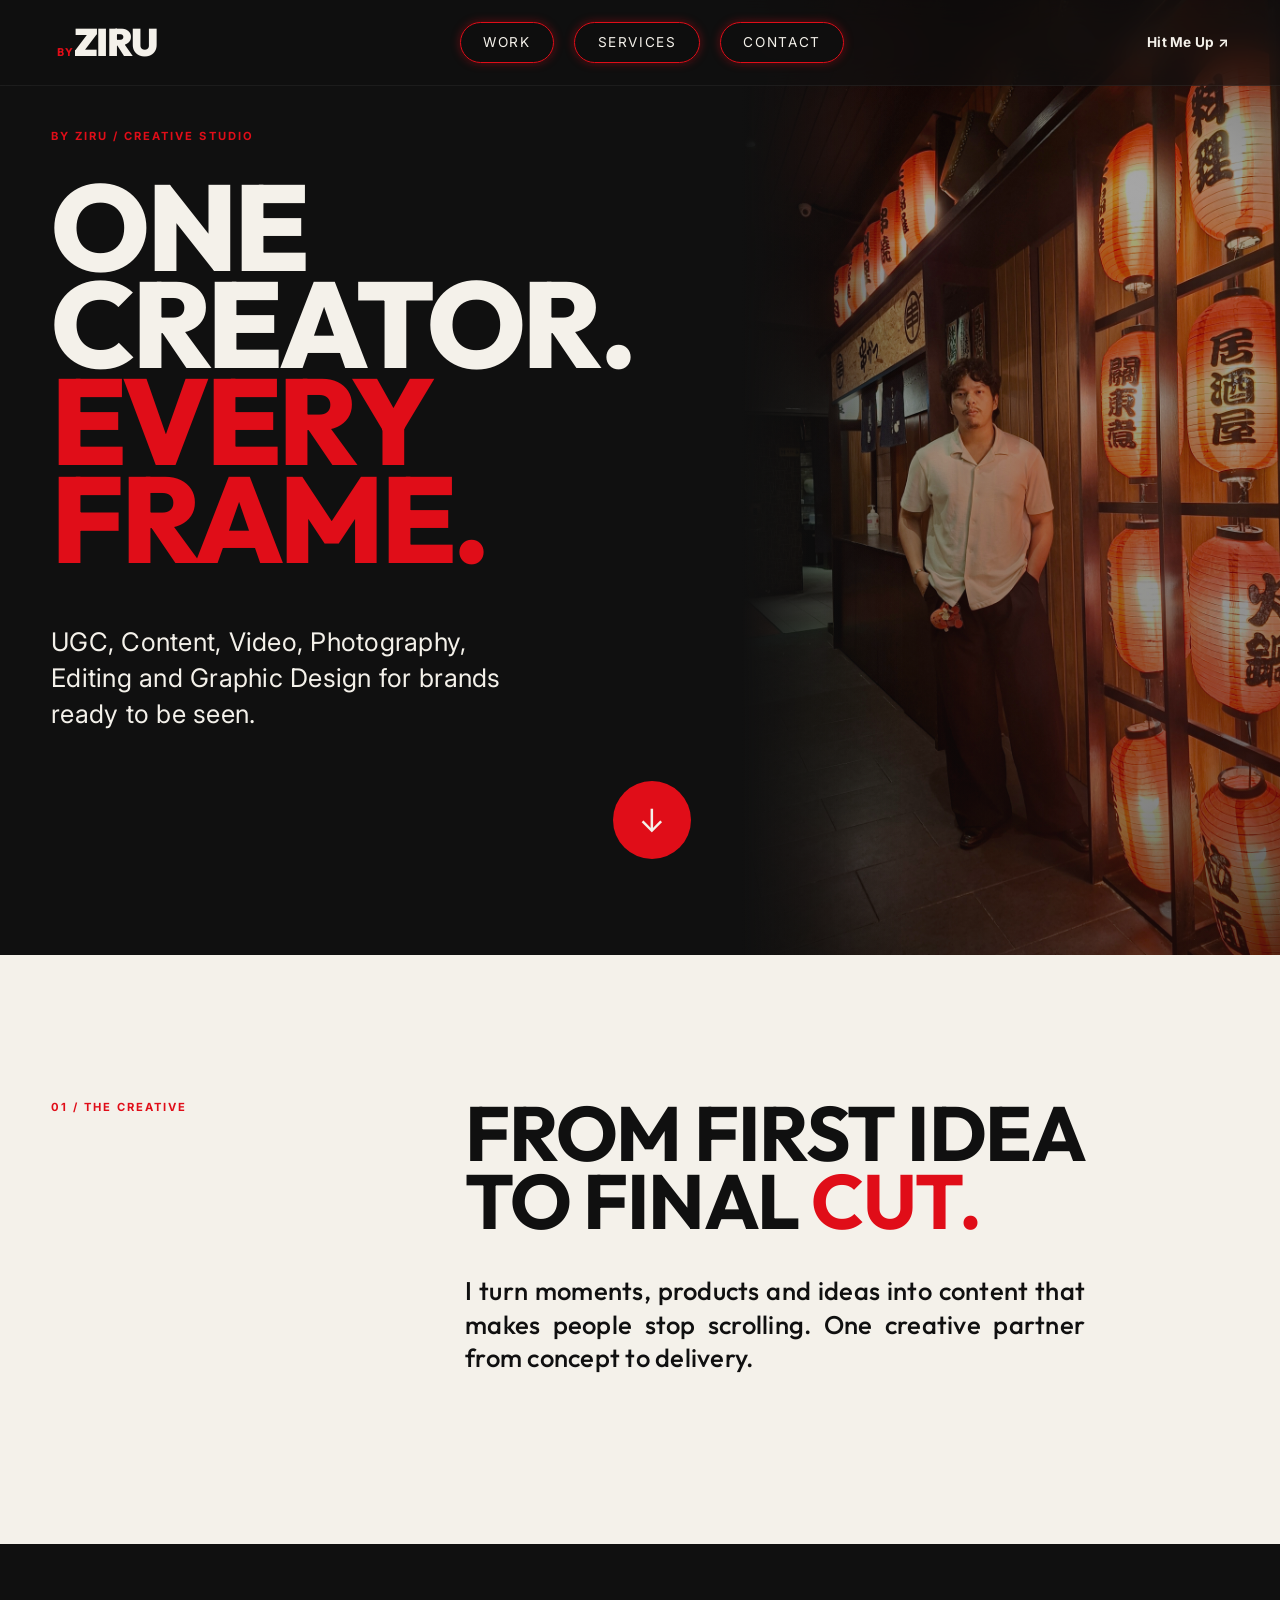
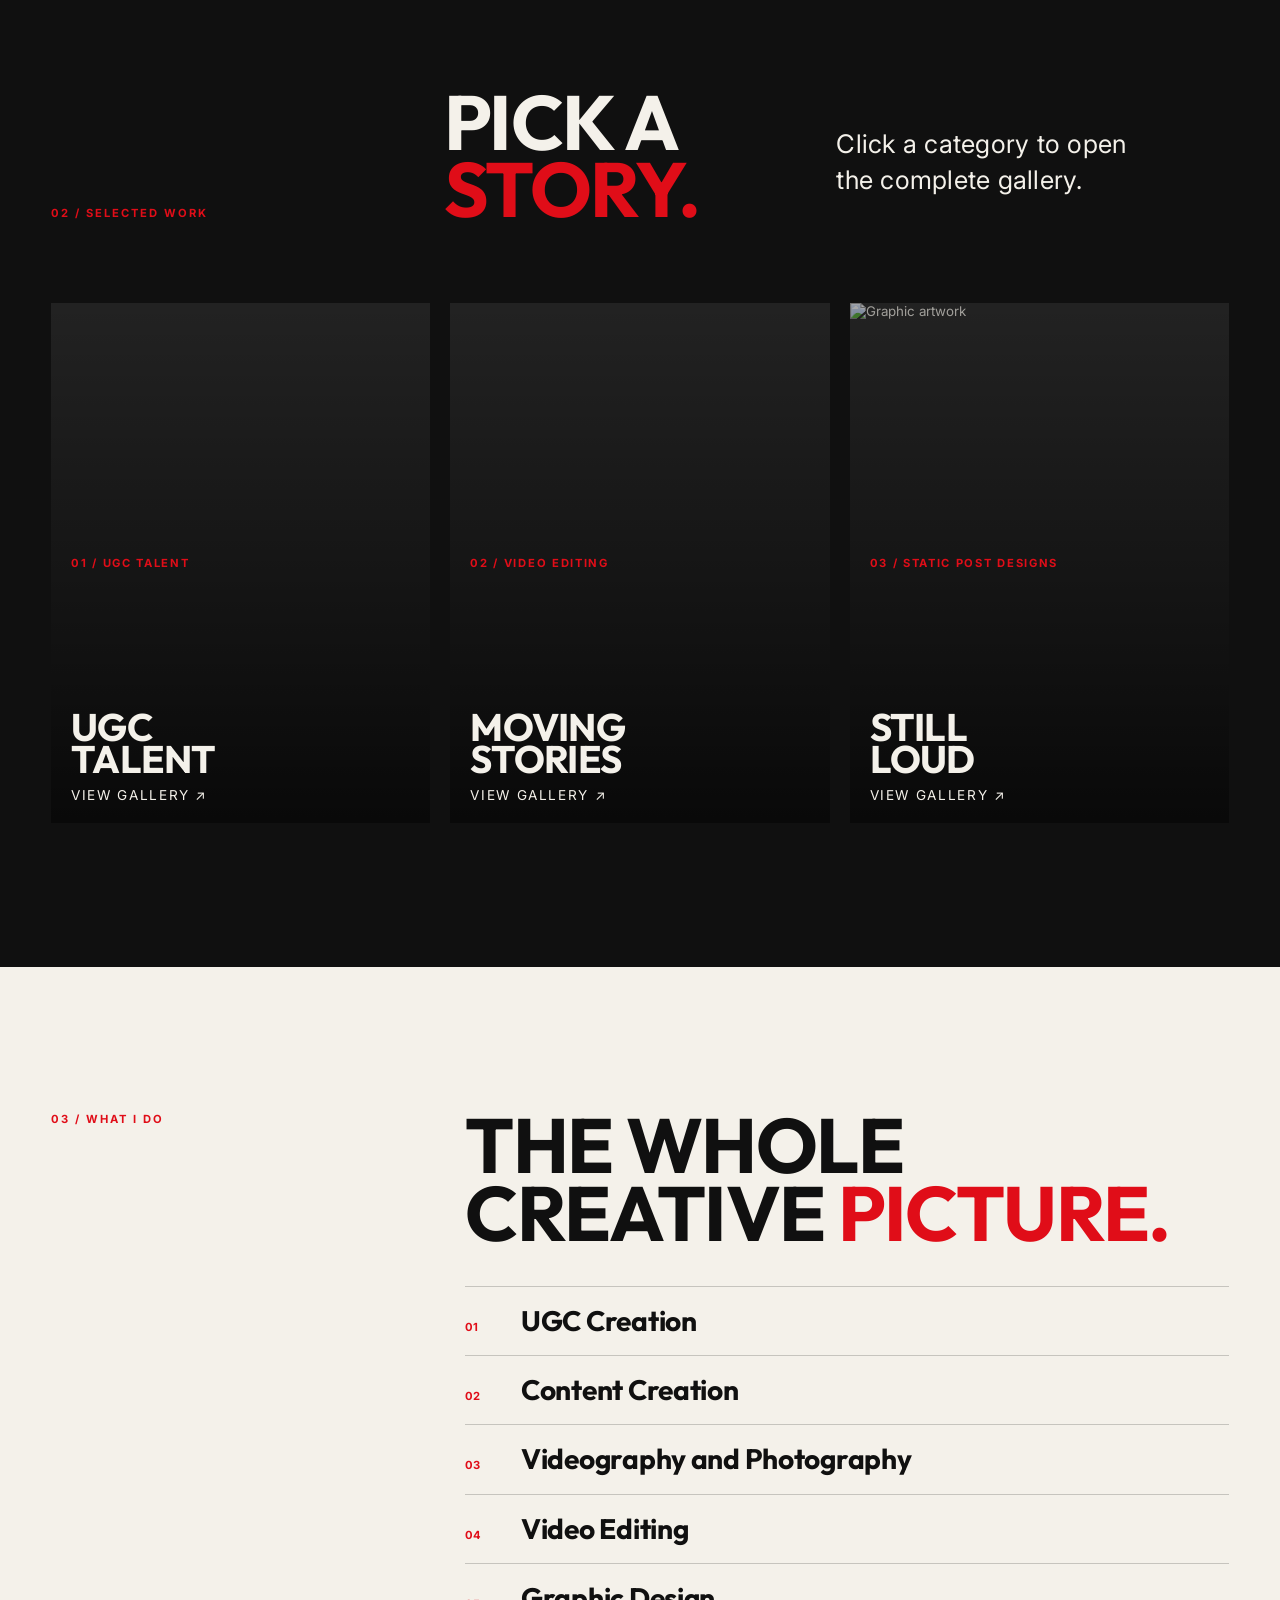
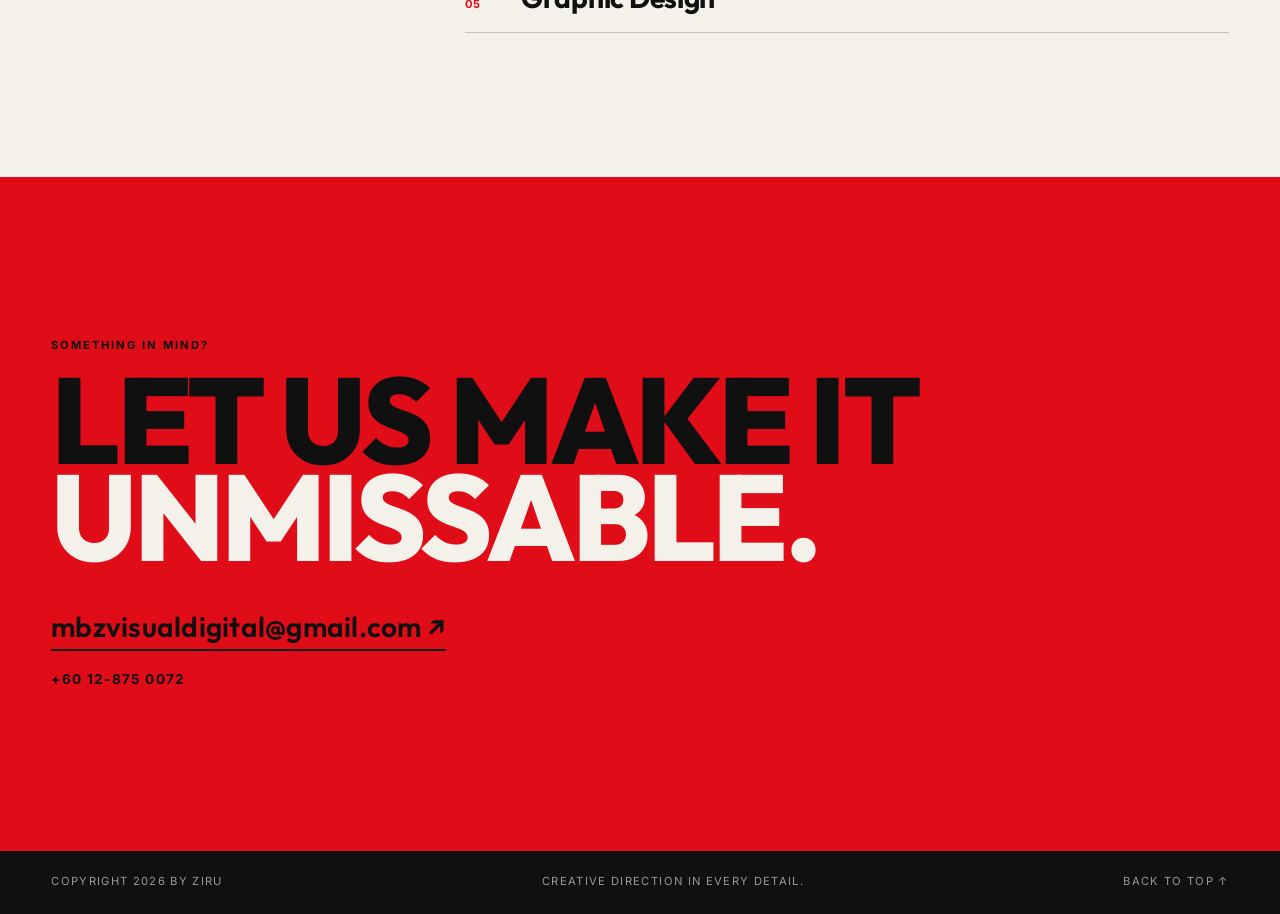
==== commit 72de2b8a: "style: move round-link scroll button to the end of hero content container" ====
--- a/PortfolioWork/index.html
+++ b/PortfolioWork/index.html
@@ -17,7 +17,7 @@
         rel="stylesheet">
 
     <!-- Custom Styles -->
-    <link rel="stylesheet" href="styles.css?v=1.3">
+    <link rel="stylesheet" href="styles.css?v=1.4">
 </head>
 
 <body>
@@ -47,8 +47,8 @@
                 </div>
                 <div class="hero-bottom">
                     <p>UGC, Content, Video, Photography, Editing and Graphic Design for brands ready to be seen.</p>
-                    <a class="round-link" href="#work">&#8595;</a>
                 </div>
+                <a class="round-link" href="#work">&#8595;</a>
             </div>
             <div class="hero-image-wrapper">
                 <img src="../Images/20260505_210655~2.jpg" alt="BY ZIRU Creative Studio Hero"
--- a/PortfolioWork/styles.css
+++ b/PortfolioWork/styles.css
@@ -163,7 +163,8 @@
 }
 
 .hero-split .round-link {
-  transform: translateY(1.5rem);
+  align-self: flex-end;
+  margin-top: 1.5rem;
 }
 
 /* ========================================== HERO SPLIT VARIANT (index-side-hero.html) ========================================== */
@@ -852,7 +853,8 @@
     gap: 1.25rem;
   }
   .hero-split .round-link {
-    transform: none;
+    margin-top: 1rem;
+    align-self: flex-end;
   }
   .hero-header-group {
     gap: 1.25rem;
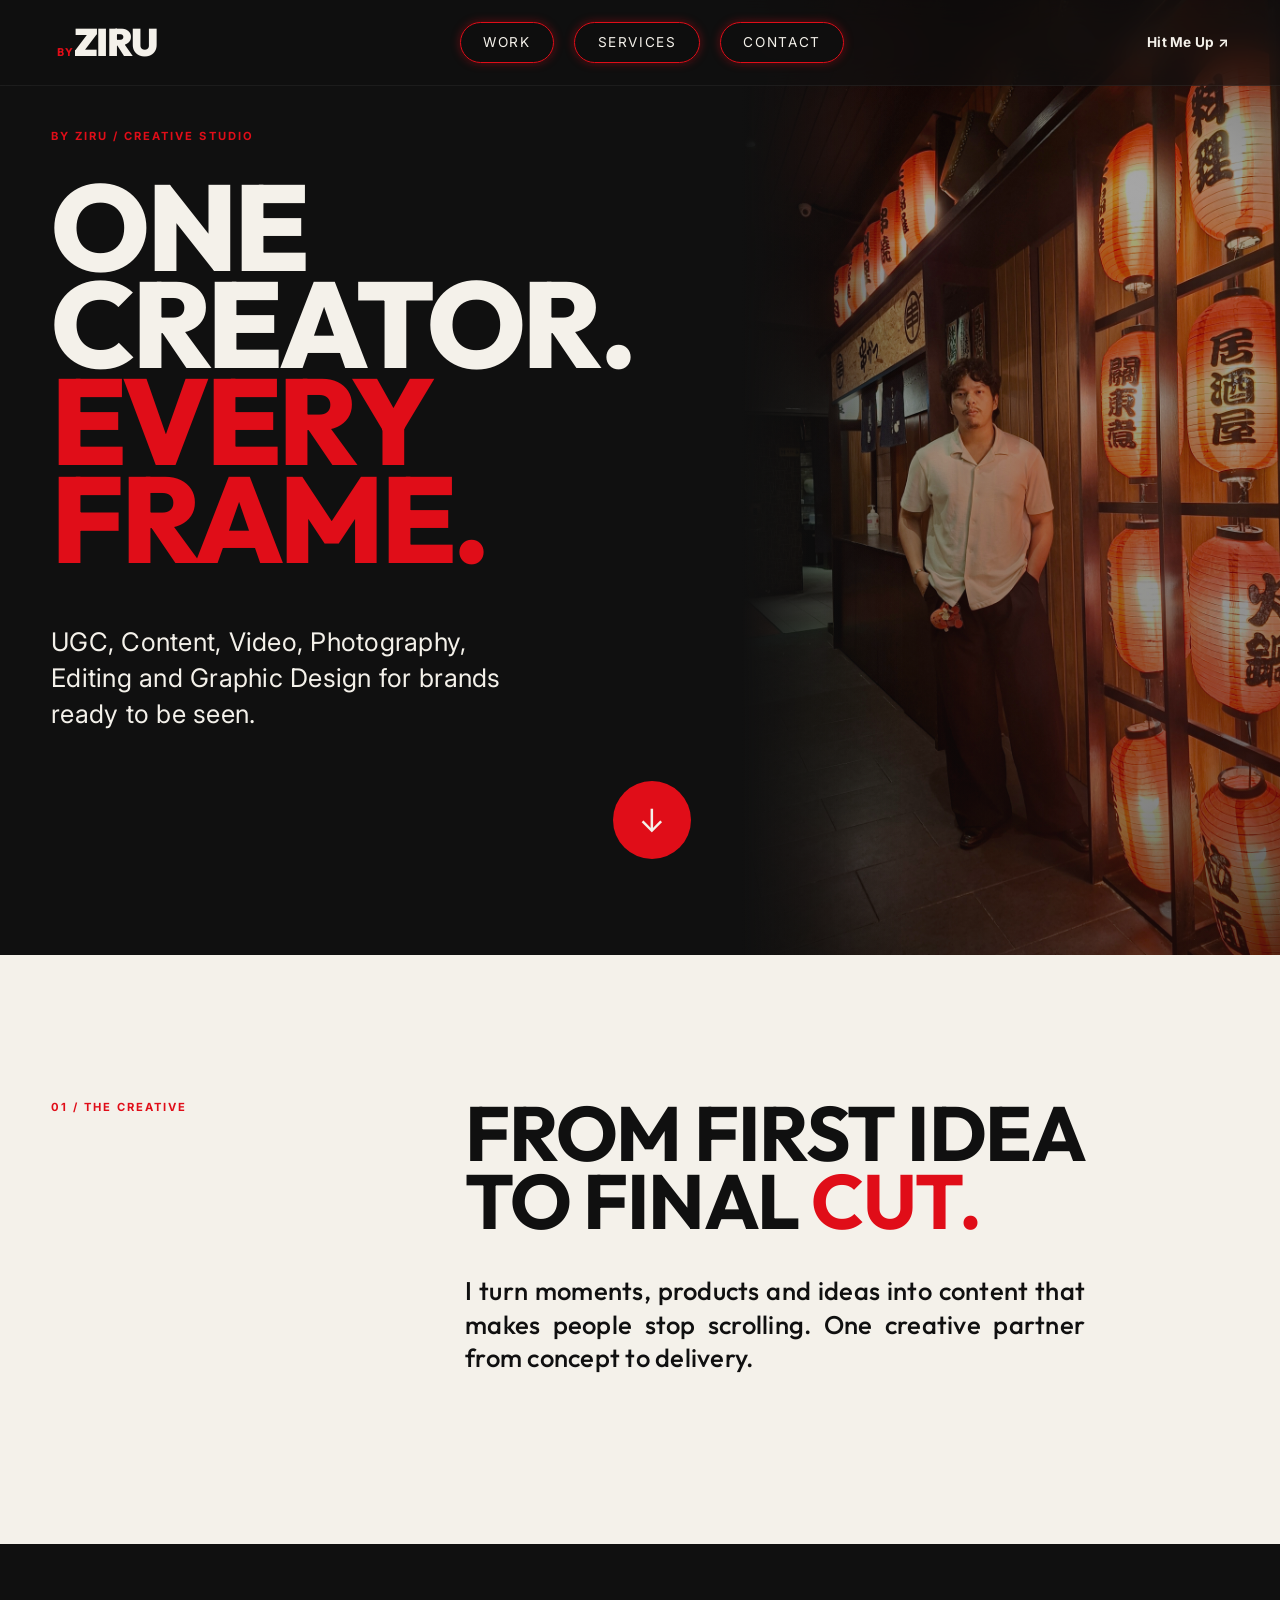
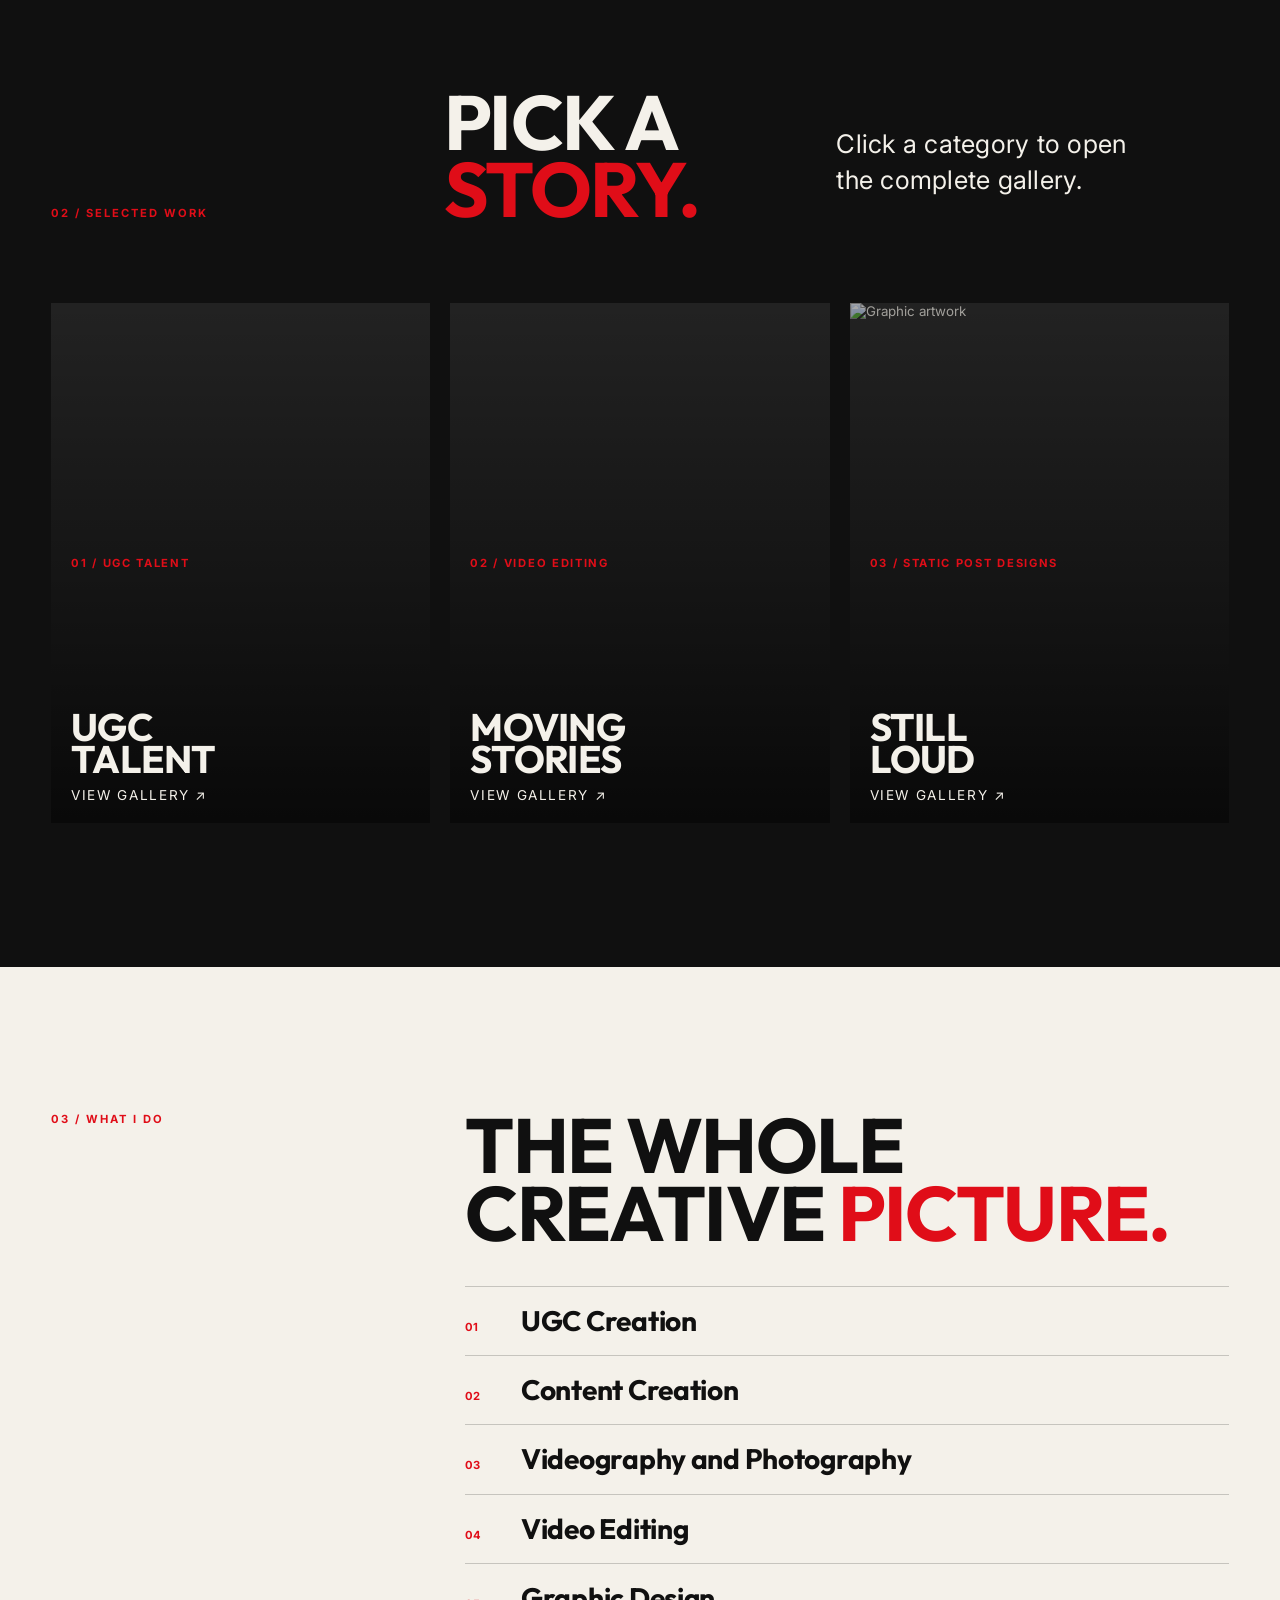
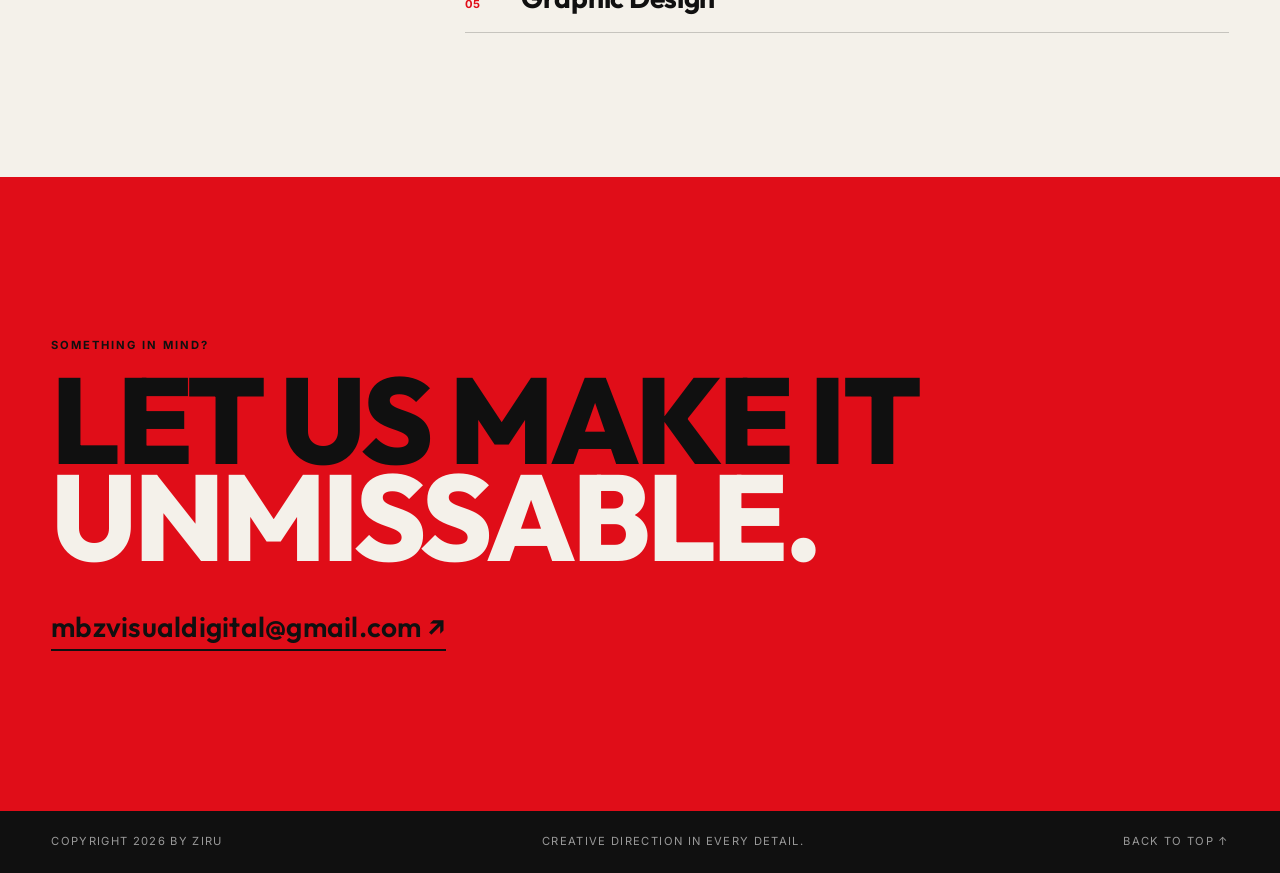
==== commit 7a838624: "contact: remove phone number contact option" ====
--- a/PortfolioWork/index.html
+++ b/PortfolioWork/index.html
@@ -120,7 +120,6 @@
             <p class="eyebrow">Something in Mind?</p>
             <h2>Let us make it<br><em>unmissable.</em></h2>
             <a class="contact-email" href="mailto:mbzvisualdigital@gmail.com">mbzvisualdigital@gmail.com &#8599;</a>
-            <a class="contact-phone" href="tel:+60128750072">+60 12-875 0072</a>
         </section>
     </main>
 
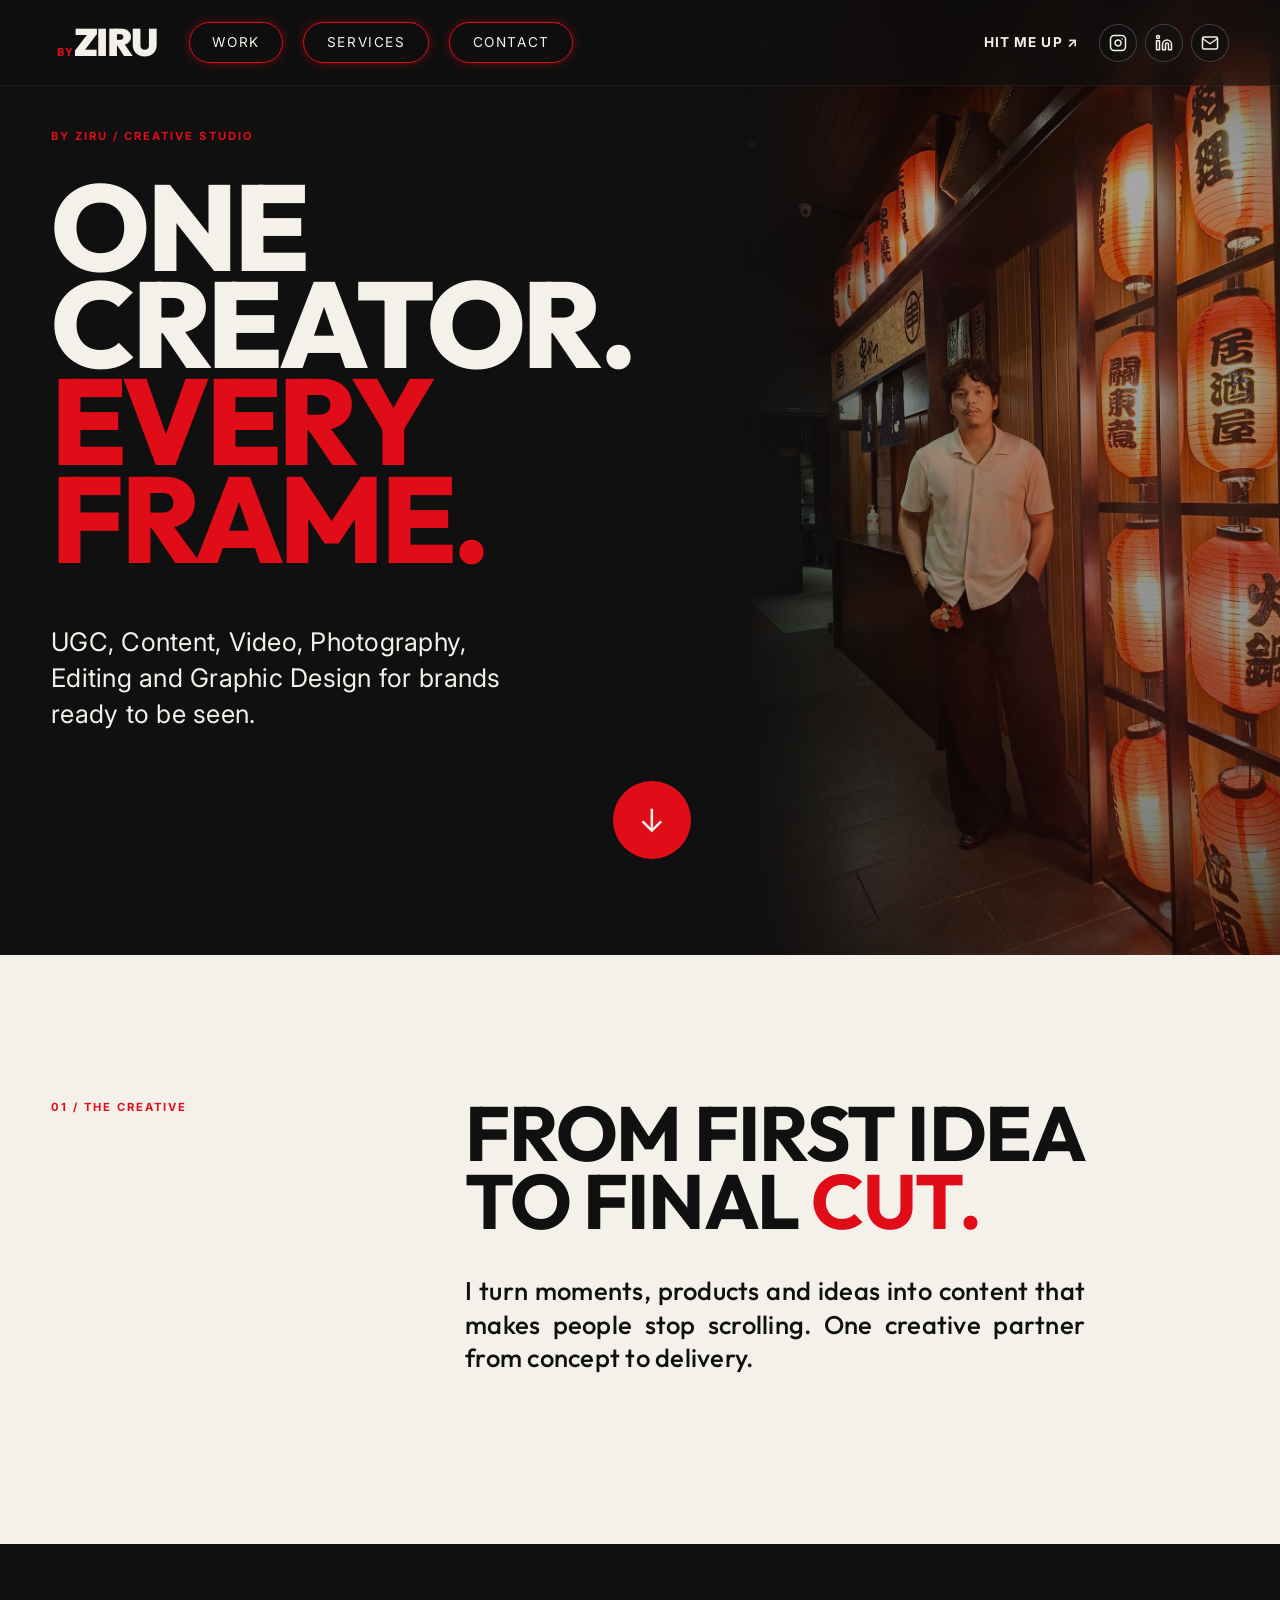
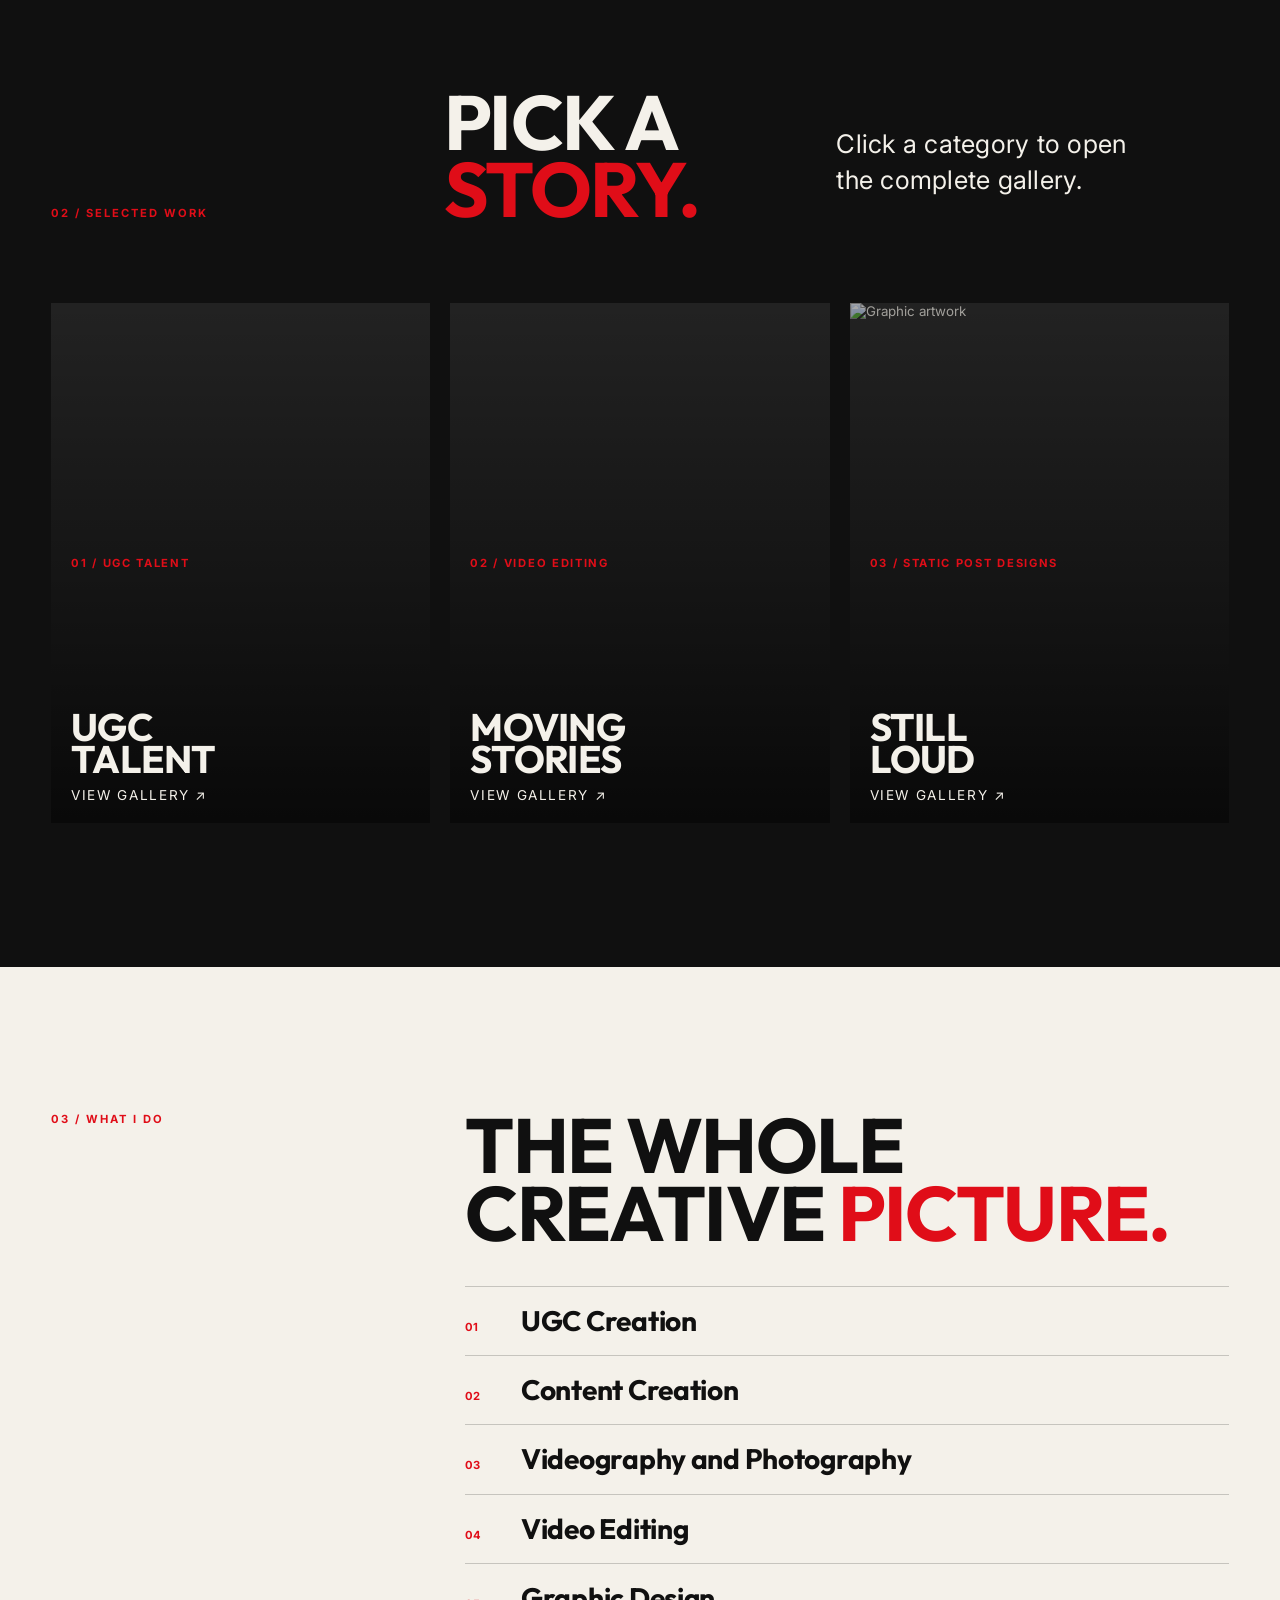
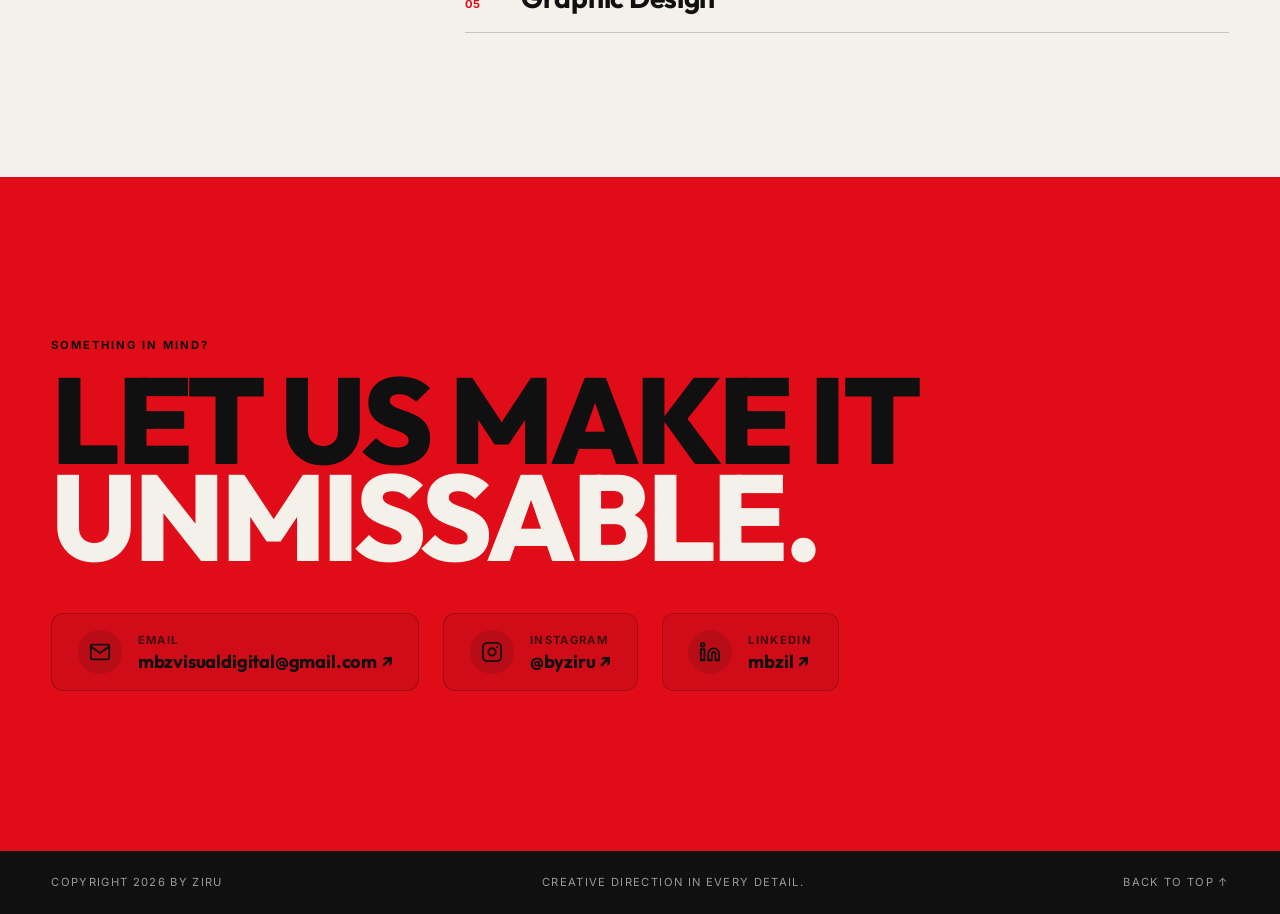
==== commit 0dab3d8f: "Update nav header layout, social icon links, Natural Options metrics and text alignment" ====
--- a/PortfolioWork/index.html
+++ b/PortfolioWork/index.html
@@ -24,15 +24,30 @@
 
     <!-- ========================================== SITE HEADER (NAV) ========================================== -->
     <header class="site-header">
-        <a class="logo" href="#top" aria-label="BY ZIRU home">
-            <b>BY</b><span>ZIRU</span>
-        </a>
-        <nav>
-            <a href="#work">Work</a>
-            <a href="#services">Services</a>
-            <a href="#contact">Contact</a>
-        </nav>
-        <a class="header-contact" href="mailto:mbzvisualdigital@gmail.com">Hit Me Up &#8599;</a>
+        <div class="header-left">
+            <a class="logo" href="#top" aria-label="BY ZIRU home">
+                <b>BY</b><span>ZIRU</span>
+            </a>
+            <nav>
+                <a href="#work">WORK</a>
+                <a href="#services">SERVICES</a>
+                <a href="#contact">CONTACT</a>
+            </nav>
+        </div>
+        <div class="header-right">
+            <a class="header-contact" href="#contact">HIT ME UP &#8599;</a>
+            <div class="header-socials">
+                <a href="https://www.instagram.com/byziru/" target="_blank" rel="noopener noreferrer" aria-label="Instagram" class="social-icon-btn">
+                    <svg xmlns="http://www.w3.org/2000/svg" width="18" height="18" viewBox="0 0 24 24" fill="none" stroke="currentColor" stroke-width="2" stroke-linecap="round" stroke-linejoin="round"><rect x="2" y="2" width="20" height="20" rx="5" ry="5"></rect><path d="M16 11.37A4 4 0 1 1 12.63 8 4 4 0 0 1 16 11.37z"></path><line x1="17.5" y1="6.5" x2="17.51" y2="6.5"></line></svg>
+                </a>
+                <a href="https://www.linkedin.com/in/mbzil/" target="_blank" rel="noopener noreferrer" aria-label="LinkedIn" class="social-icon-btn">
+                    <svg xmlns="http://www.w3.org/2000/svg" width="18" height="18" viewBox="0 0 24 24" fill="none" stroke="currentColor" stroke-width="2" stroke-linecap="round" stroke-linejoin="round"><path d="M16 8a6 6 0 0 1 6 6v7h-4v-7a2 2 0 0 0-2-2 2 2 0 0 0-2 2v7h-4v-7a6 6 0 0 1 6-6z"></path><rect x="2" y="9" width="4" height="12"></rect><circle cx="4" cy="4" r="2"></circle></svg>
+                </a>
+                <a href="mailto:mbzvisualdigital@gmail.com" aria-label="Email" class="social-icon-btn">
+                    <svg xmlns="http://www.w3.org/2000/svg" width="18" height="18" viewBox="0 0 24 24" fill="none" stroke="currentColor" stroke-width="2" stroke-linecap="round" stroke-linejoin="round"><path d="M4 4h16c1.1 0 2 .9 2 2v12c0 1.1-.9 2-2 2H4c-1.1 0-2-.9-2-2V6c0-1.1.9-2 2-2z"></path><polyline points="22,6 12,13 2,6"></polyline></svg>
+                </a>
+            </div>
+        </div>
     </header>
 
     <!-- ========================================== MAIN CONTENT ========================================== -->
@@ -119,7 +134,35 @@
         <section class="contact" id="contact">
             <p class="eyebrow">Something in Mind?</p>
             <h2>Let us make it<br><em>unmissable.</em></h2>
-            <a class="contact-email" href="mailto:mbzvisualdigital@gmail.com">mbzvisualdigital@gmail.com &#8599;</a>
+            <div class="contact-links">
+                <a class="contact-card-link" href="mailto:mbzvisualdigital@gmail.com" aria-label="Send email">
+                    <span class="contact-card-icon">
+                        <svg xmlns="http://www.w3.org/2000/svg" width="22" height="22" viewBox="0 0 24 24" fill="none" stroke="currentColor" stroke-width="2" stroke-linecap="round" stroke-linejoin="round"><path d="M4 4h16c1.1 0 2 .9 2 2v12c0 1.1-.9 2-2 2H4c-1.1 0-2-.9-2-2V6c0-1.1.9-2 2-2z"></path><polyline points="22,6 12,13 2,6"></polyline></svg>
+                    </span>
+                    <div class="contact-card-text">
+                        <span class="contact-card-label">Email</span>
+                        <span class="contact-card-value">mbzvisualdigital@gmail.com &#8599;</span>
+                    </div>
+                </a>
+                <a class="contact-card-link" href="https://www.instagram.com/byziru/" target="_blank" rel="noopener noreferrer" aria-label="Visit Instagram">
+                    <span class="contact-card-icon">
+                        <svg xmlns="http://www.w3.org/2000/svg" width="22" height="22" viewBox="0 0 24 24" fill="none" stroke="currentColor" stroke-width="2" stroke-linecap="round" stroke-linejoin="round"><rect x="2" y="2" width="20" height="20" rx="5" ry="5"></rect><path d="M16 11.37A4 4 0 1 1 12.63 8 4 4 0 0 1 16 11.37z"></path><line x1="17.5" y1="6.5" x2="17.51" y2="6.5"></line></svg>
+                    </span>
+                    <div class="contact-card-text">
+                        <span class="contact-card-label">Instagram</span>
+                        <span class="contact-card-value">@byziru &#8599;</span>
+                    </div>
+                </a>
+                <a class="contact-card-link" href="https://www.linkedin.com/in/mbzil/" target="_blank" rel="noopener noreferrer" aria-label="Visit LinkedIn">
+                    <span class="contact-card-icon">
+                        <svg xmlns="http://www.w3.org/2000/svg" width="22" height="22" viewBox="0 0 24 24" fill="none" stroke="currentColor" stroke-width="2" stroke-linecap="round" stroke-linejoin="round"><path d="M16 8a6 6 0 0 1 6 6v7h-4v-7a2 2 0 0 0-2-2 2 2 0 0 0-2 2v7h-4v-7a6 6 0 0 1 6-6z"></path><rect x="2" y="9" width="4" height="12"></rect><circle cx="4" cy="4" r="2"></circle></svg>
+                    </span>
+                    <div class="contact-card-text">
+                        <span class="contact-card-label">LinkedIn</span>
+                        <span class="contact-card-value">mbzil &#8599;</span>
+                    </div>
+                </a>
+            </div>
         </section>
     </main>
 
--- a/PortfolioWork/styles.css
+++ b/PortfolioWork/styles.css
@@ -92,9 +92,50 @@
   box-shadow: none;
 }
 
+.header-left {
+  display: flex;
+  align-items: center;
+  gap: 2rem;
+}
+
+.header-right {
+  display: flex;
+  align-items: center;
+  gap: 1.25rem;
+}
+
+.header-socials {
+  display: flex;
+  align-items: center;
+  gap: 0.5rem;
+}
+
+.social-icon-btn {
+  display: inline-flex;
+  align-items: center;
+  justify-content: center;
+  width: 38px;
+  height: 38px;
+  border-radius: 50%;
+  border: 1px solid rgba(255, 255, 255, 0.2);
+  background: rgba(16, 16, 16, 0.7);
+  color: var(--paper);
+  transition: all 0.3s cubic-bezier(0.16, 1, 0.3, 1);
+}
+
+.social-icon-btn:hover {
+  color: var(--paper) !important;
+  background: var(--red);
+  border-color: var(--red);
+  transform: translateY(-2px);
+  box-shadow: 0 4px 14px rgba(224, 13, 24, 0.4);
+}
+
 .header-contact {
   font-size: var(--font-sm);
   font-weight: 700;
+  text-transform: uppercase;
+  letter-spacing: 0.08em;
 }
 
 .site-header a:hover {
@@ -406,7 +447,6 @@
   position: relative;
   padding-left: 1.5rem;
   border-left: 1px solid rgba(255, 255, 255, 0.15);
-  text-align: justify;
 }
 
 .experience-item::before {
@@ -454,7 +494,6 @@
 .exp-content li {
   margin-bottom: 0.5rem;
   line-height: 1.5;
-  text-align: justify;
 }
 
 .exp-metrics {
@@ -605,6 +644,69 @@
   font-weight: 700;
   text-transform: uppercase;
   letter-spacing: 0.1em;
+}
+
+.contact-links {
+  display: flex;
+  flex-wrap: wrap;
+  gap: 1.5rem;
+  margin-top: 2rem;
+}
+
+.contact-card-link {
+  display: inline-flex;
+  align-items: center;
+  gap: 1rem;
+  background: rgba(16, 16, 16, 0.08);
+  border: 1px solid rgba(16, 16, 16, 0.25);
+  border-radius: 12px;
+  padding: 1rem 1.6rem;
+  color: var(--ink);
+  transition: all 0.3s cubic-bezier(0.16, 1, 0.3, 1);
+  text-decoration: none;
+}
+
+.contact-card-link:hover {
+  background: var(--ink);
+  color: var(--paper);
+  border-color: var(--ink);
+  transform: translateY(-3px);
+  box-shadow: 0 8px 24px rgba(16, 16, 16, 0.25);
+}
+
+.contact-card-icon {
+  display: flex;
+  align-items: center;
+  justify-content: center;
+  width: 44px;
+  height: 44px;
+  border-radius: 50%;
+  background: rgba(16, 16, 16, 0.12);
+  color: currentColor;
+  flex-shrink: 0;
+  transition: background 0.3s ease;
+}
+
+.contact-card-link:hover .contact-card-icon {
+  background: rgba(255, 255, 255, 0.15);
+}
+
+.contact-card-text {
+  display: flex;
+  flex-direction: column;
+}
+
+.contact-card-label {
+  font-size: var(--font-xs);
+  font-weight: 700;
+  text-transform: uppercase;
+  letter-spacing: 0.12em;
+  opacity: 0.75;
+}
+
+.contact-card-value {
+  font: 700 1.15rem Outfit, sans-serif;
+  letter-spacing: -0.01em;
 }
 
 /* ========================================== FOOTER ========================================== */
@@ -778,8 +880,26 @@
   .site-header {
     height: 64px;
   }
+  .header-right {
+    gap: 0.5rem;
+  }
+  .social-icon-btn {
+    width: 32px;
+    height: 32px;
+  }
+  .social-icon-btn svg {
+    width: 15px;
+    height: 15px;
+  }
   .header-contact {
     display: none;
+  }
+  .contact-links {
+    flex-direction: column;
+    gap: 1rem;
+  }
+  .contact-card-link {
+    width: 100%;
   }
   .logo {
     font-size: 1.8rem;
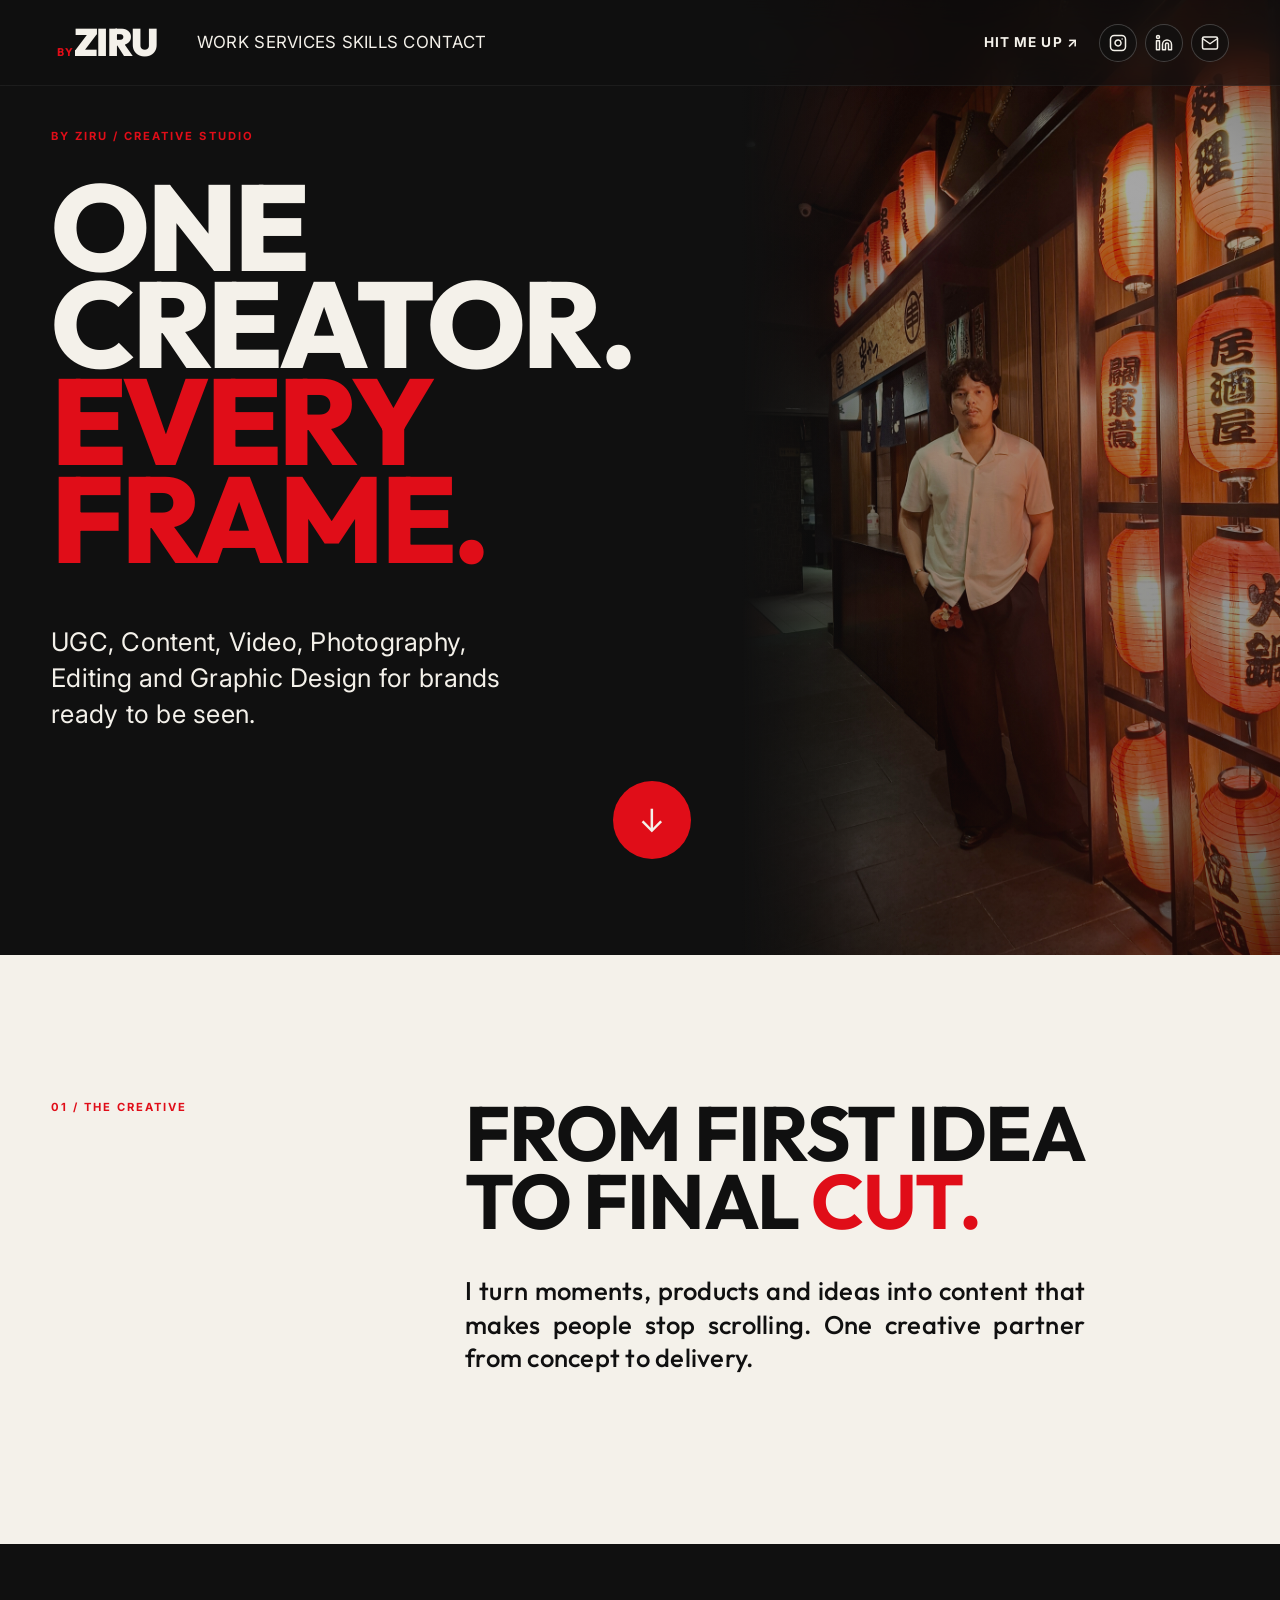
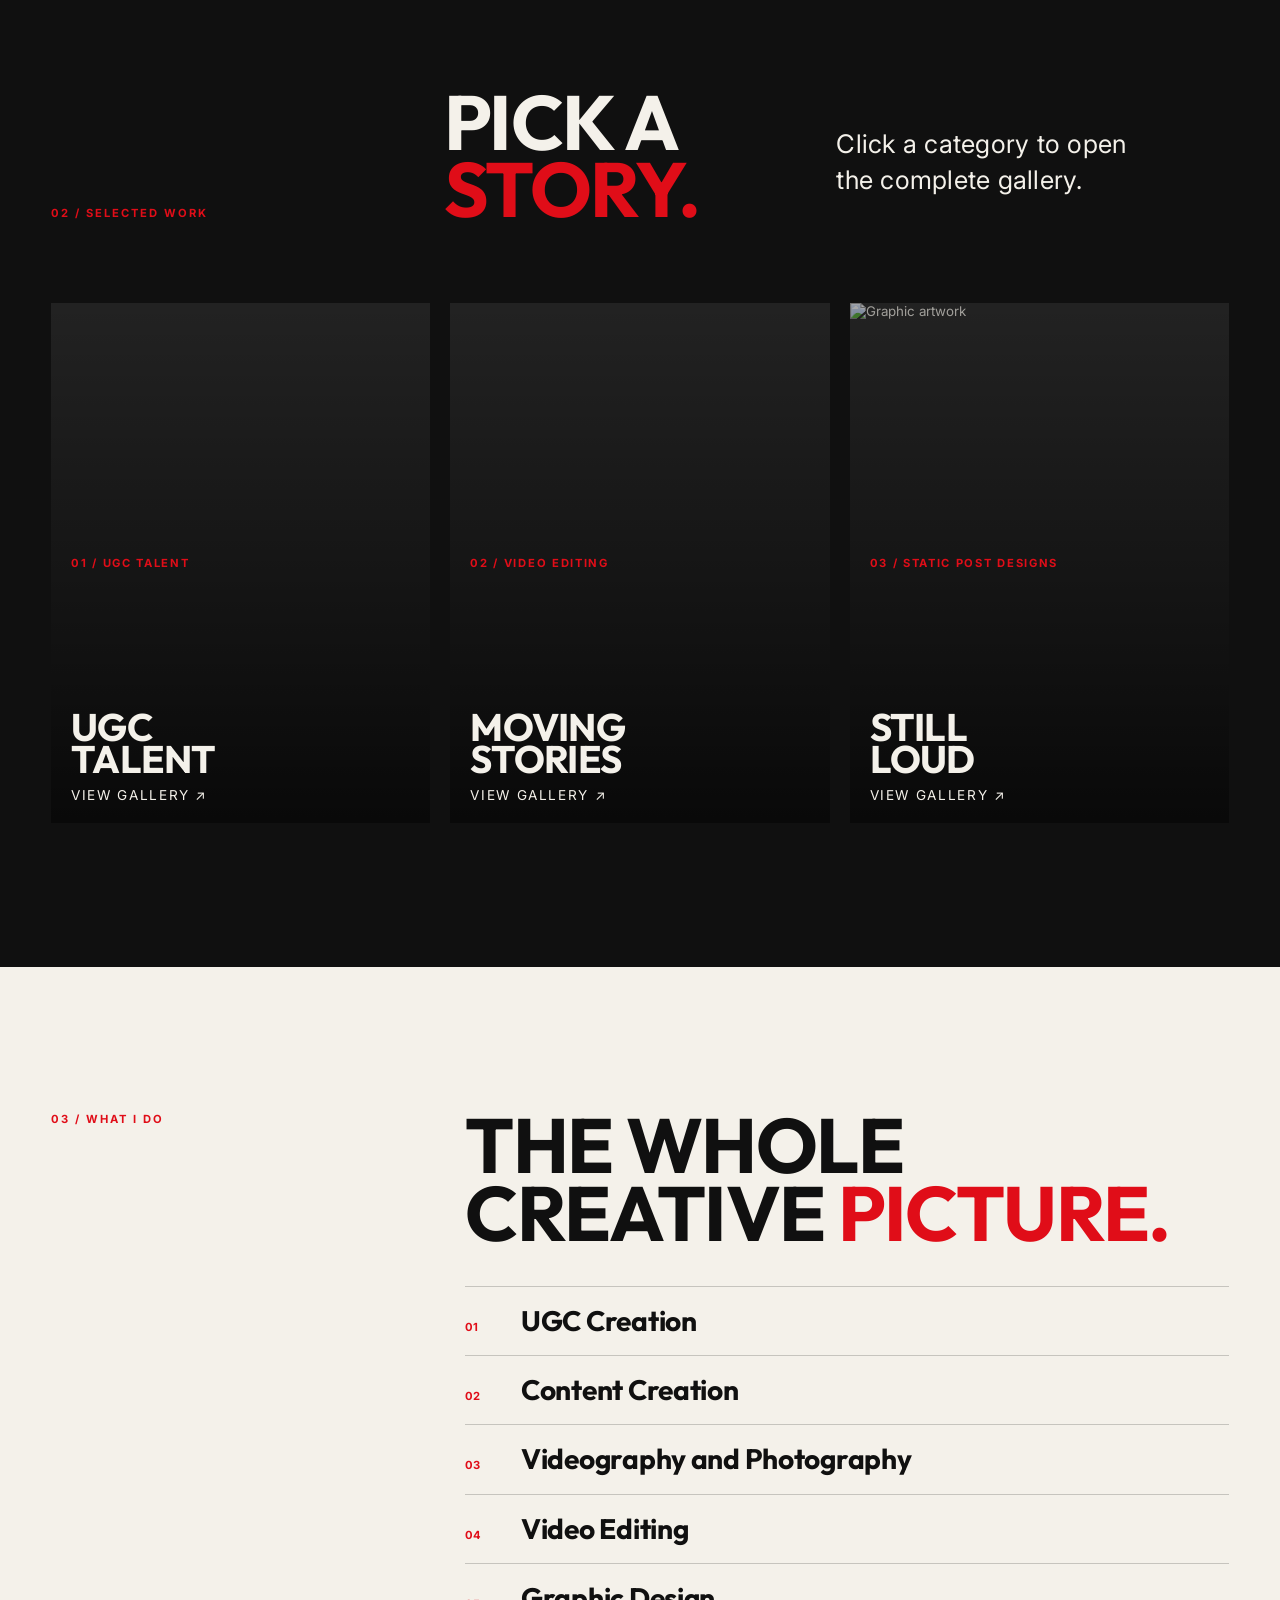
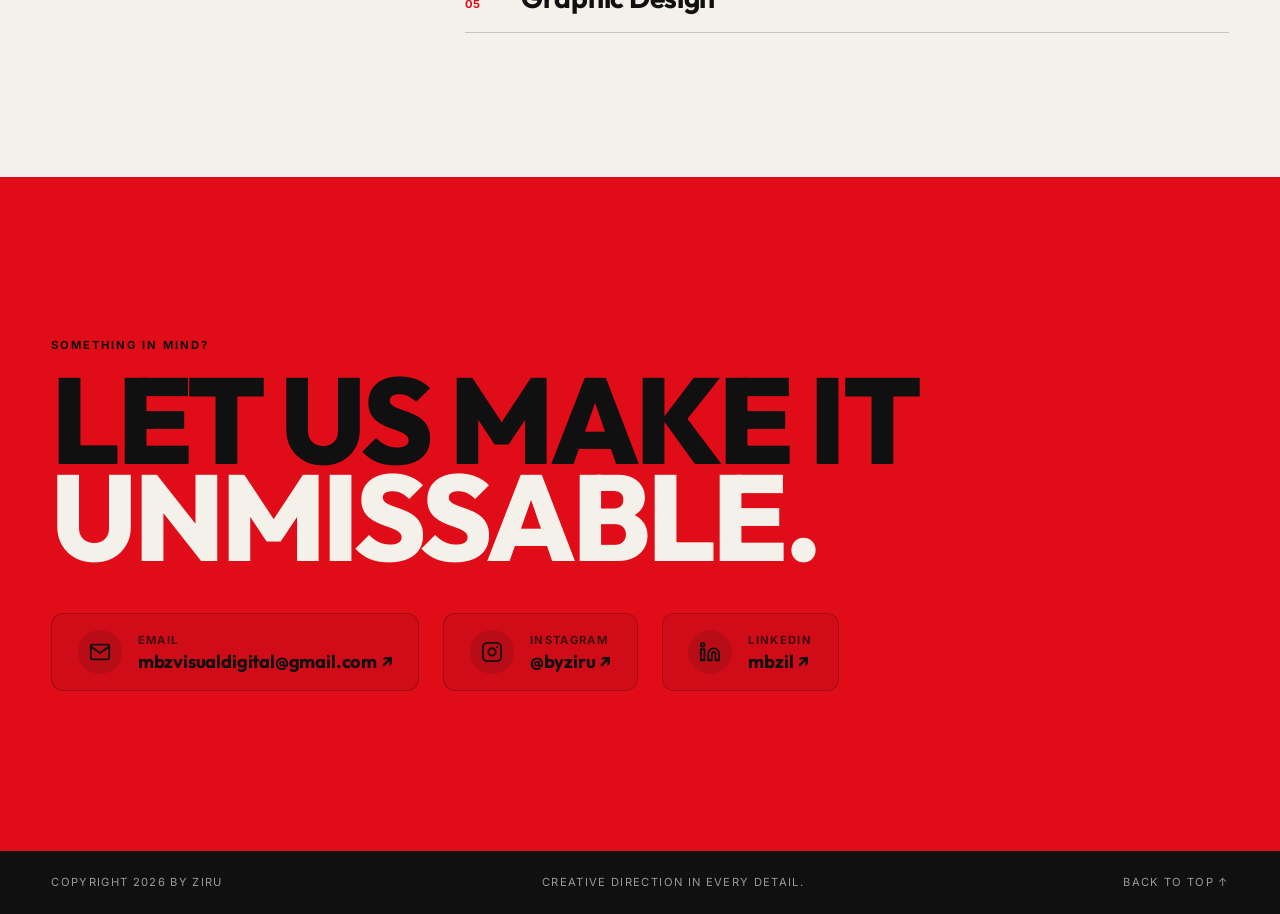
==== commit 2ab68141: "Redesign navigation bar to Letta-style mega menu dropdowns retaining brand colors" ====
--- a/PortfolioWork/index.html
+++ b/PortfolioWork/index.html
@@ -31,6 +31,7 @@
             <nav>
                 <a href="#work">WORK</a>
                 <a href="#services">SERVICES</a>
+                <a href="#skills">SKILLS</a>
                 <a href="#contact">CONTACT</a>
             </nav>
         </div>
--- a/PortfolioWork/styles.css
+++ b/PortfolioWork/styles.css
@@ -67,35 +67,143 @@
   letter-spacing: 0.08em;
 }
 
-nav {
-  display: flex;
-  gap: 1.25rem;
+.site-nav {
+  display: flex;
+  align-items: center;
+  gap: 0.25rem;
   font-size: var(--font-sm);
-  text-transform: uppercase;
-  letter-spacing: 0.12em;
+  letter-spacing: 0.08em;
+  text-transform: uppercase;
+}
+
+.nav-item {
+  position: relative;
+}
+
+.nav-link {
+  display: inline-flex;
   align-items: center;
-}
-
-nav a {
-  display: inline-block;
-  padding: 0.55rem 1.4rem;
-  border: 1px solid var(--red);
-  border-radius: 50px;
-  background: rgba(16, 16, 16, 0.85);
-  box-shadow: 0 0 10px rgba(224, 13, 24, 0.4);
-  transition: all 0.3s ease;
-}
-
-nav a:hover {
-  background: transparent;
-  border-color: transparent;
-  box-shadow: none;
+  gap: 0.4rem;
+  padding: 0.65rem 1rem;
+  color: rgba(244, 241, 234, 0.85);
+  font-weight: 600;
+  border-radius: 6px;
+  transition: all 0.25s cubic-bezier(0.16, 1, 0.3, 1);
+  cursor: pointer;
+  text-decoration: none;
+}
+
+.chevron {
+  font-size: 0.7rem;
+  opacity: 0.6;
+  transition: transform 0.25s ease, color 0.25s ease;
+}
+
+.nav-item:hover .nav-link,
+.nav-item:focus-within .nav-link,
+.nav-item.active .nav-link {
+  color: var(--paper);
+  background: rgba(255, 255, 255, 0.08);
+}
+
+.nav-item:hover .chevron,
+.nav-item.active .chevron {
+  transform: rotate(180deg);
+  color: var(--red);
+}
+
+/* Letta-Style Dropdown Menu Panel */
+.dropdown-menu {
+  position: absolute;
+  top: 100%;
+  left: 0;
+  min-width: 310px;
+  background: rgba(18, 18, 18, 0.96);
+  backdrop-filter: blur(24px);
+  -webkit-backdrop-filter: blur(24px);
+  border: 1px solid rgba(255, 255, 255, 0.12);
+  border-radius: 8px;
+  box-shadow: 0 16px 40px rgba(0, 0, 0, 0.6), 0 0 20px rgba(224, 13, 24, 0.08);
+  padding: 0.3rem 0;
+  opacity: 0;
+  visibility: hidden;
+  transform: translateY(8px);
+  transition: all 0.25s cubic-bezier(0.16, 1, 0.3, 1);
+  z-index: 1100;
+}
+
+.nav-item:hover .dropdown-menu,
+.nav-item:focus-within .dropdown-menu,
+.nav-item.active .dropdown-menu {
+  opacity: 1;
+  visibility: visible;
+  transform: translateY(6px);
+}
+
+.dropdown-item {
+  display: flex;
+  align-items: center;
+  justify-content: space-between;
+  padding: 0.9rem 1.25rem;
+  border-bottom: 1px solid rgba(255, 255, 255, 0.06);
+  transition: all 0.2s ease;
+  text-decoration: none;
+}
+
+.dropdown-item:last-child {
+  border-bottom: none;
+}
+
+.dropdown-content {
+  display: flex;
+  flex-direction: column;
+  gap: 0.25rem;
+}
+
+.dropdown-title {
+  font: 700 0.95rem/1.2 Outfit, sans-serif;
+  color: var(--paper);
+  letter-spacing: 0.02em;
+  text-transform: none;
+}
+
+.dropdown-desc {
+  font-size: 0.76rem;
+  color: rgba(244, 241, 234, 0.55);
+  text-transform: none;
+  font-weight: 400;
+  line-height: 1.3;
+}
+
+.dropdown-arrow {
+  font-size: 0.95rem;
+  color: rgba(255, 255, 255, 0.35);
+  transition: all 0.2s ease;
+  margin-left: 0.8rem;
+}
+
+.dropdown-item:hover {
+  background: rgba(224, 13, 24, 0.12);
+  padding-left: 1.45rem;
+}
+
+.dropdown-item:hover .dropdown-title {
+  color: #fff;
+}
+
+.dropdown-item:hover .dropdown-desc {
+  color: rgba(244, 241, 234, 0.85);
+}
+
+.dropdown-item:hover .dropdown-arrow {
+  color: var(--red);
+  transform: translate(3px, -3px);
 }
 
 .header-left {
   display: flex;
   align-items: center;
-  gap: 2rem;
+  gap: 2.5rem;
 }
 
 .header-right {
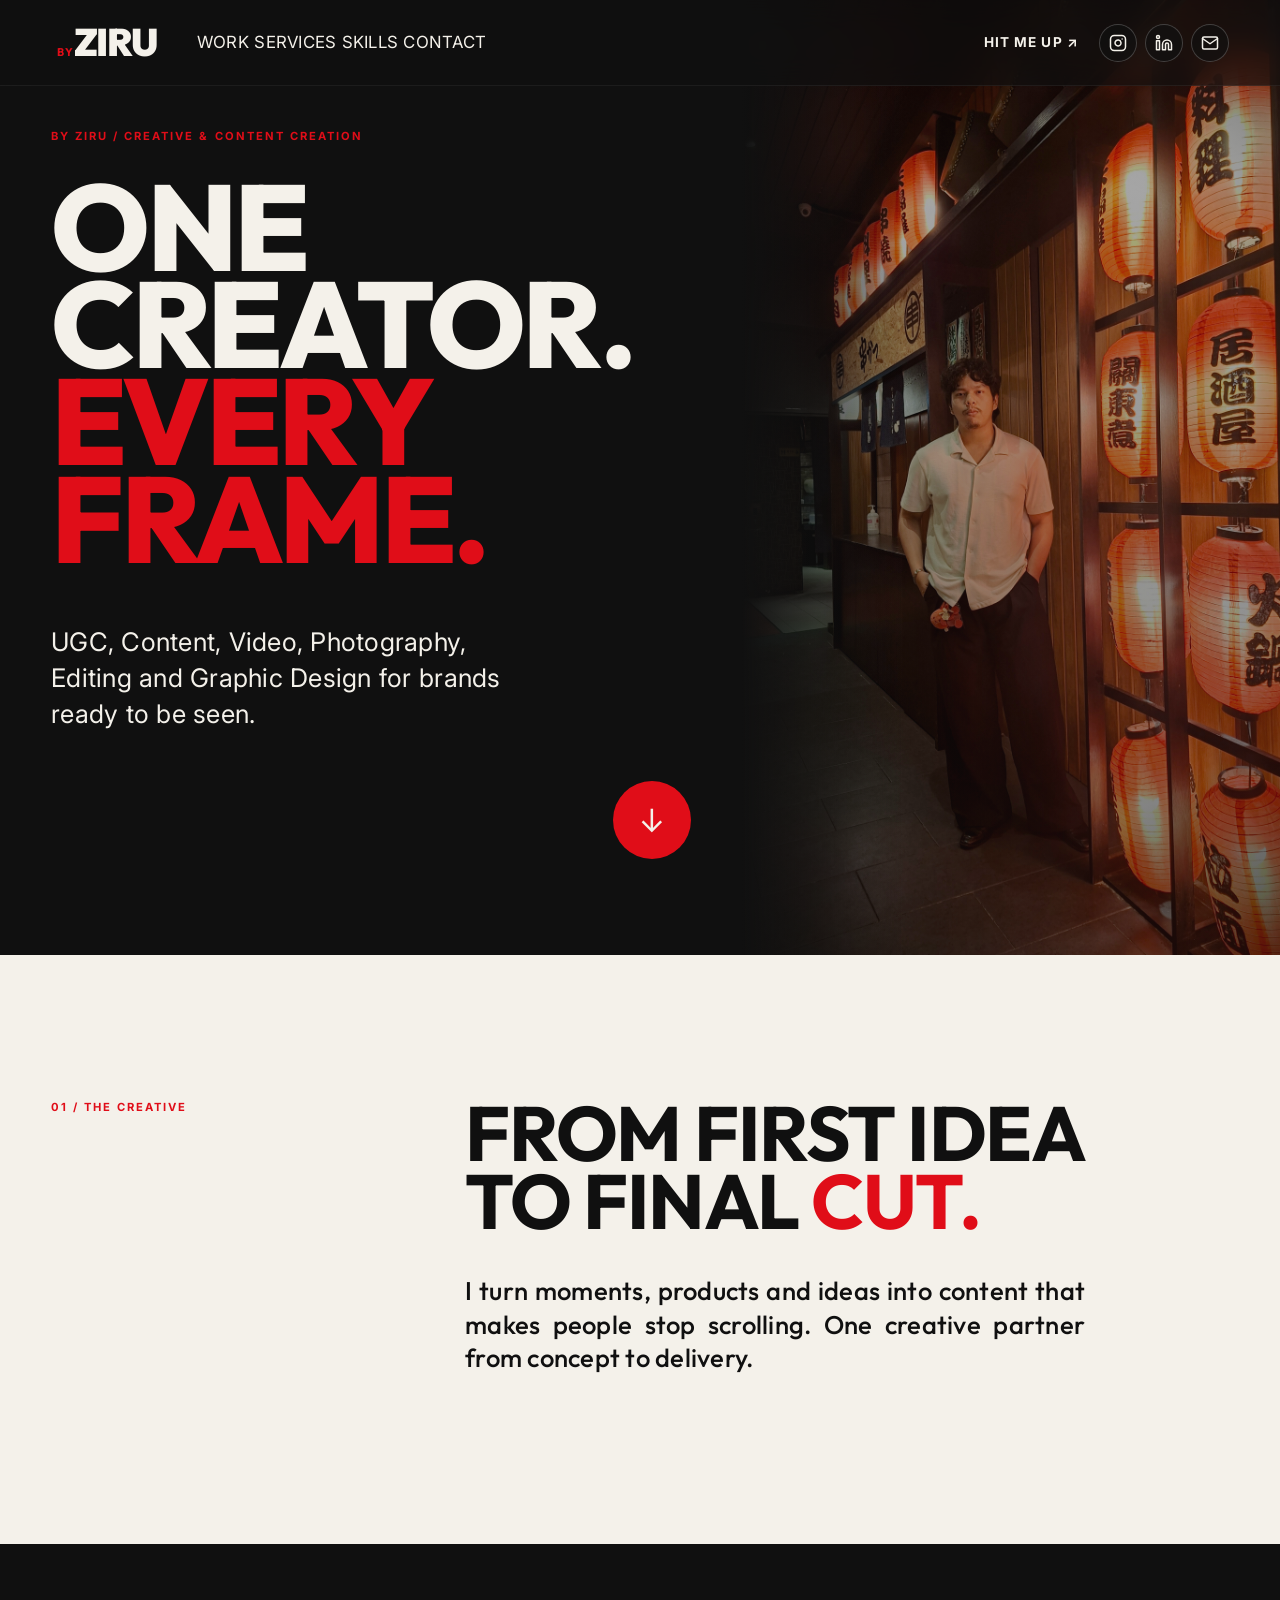
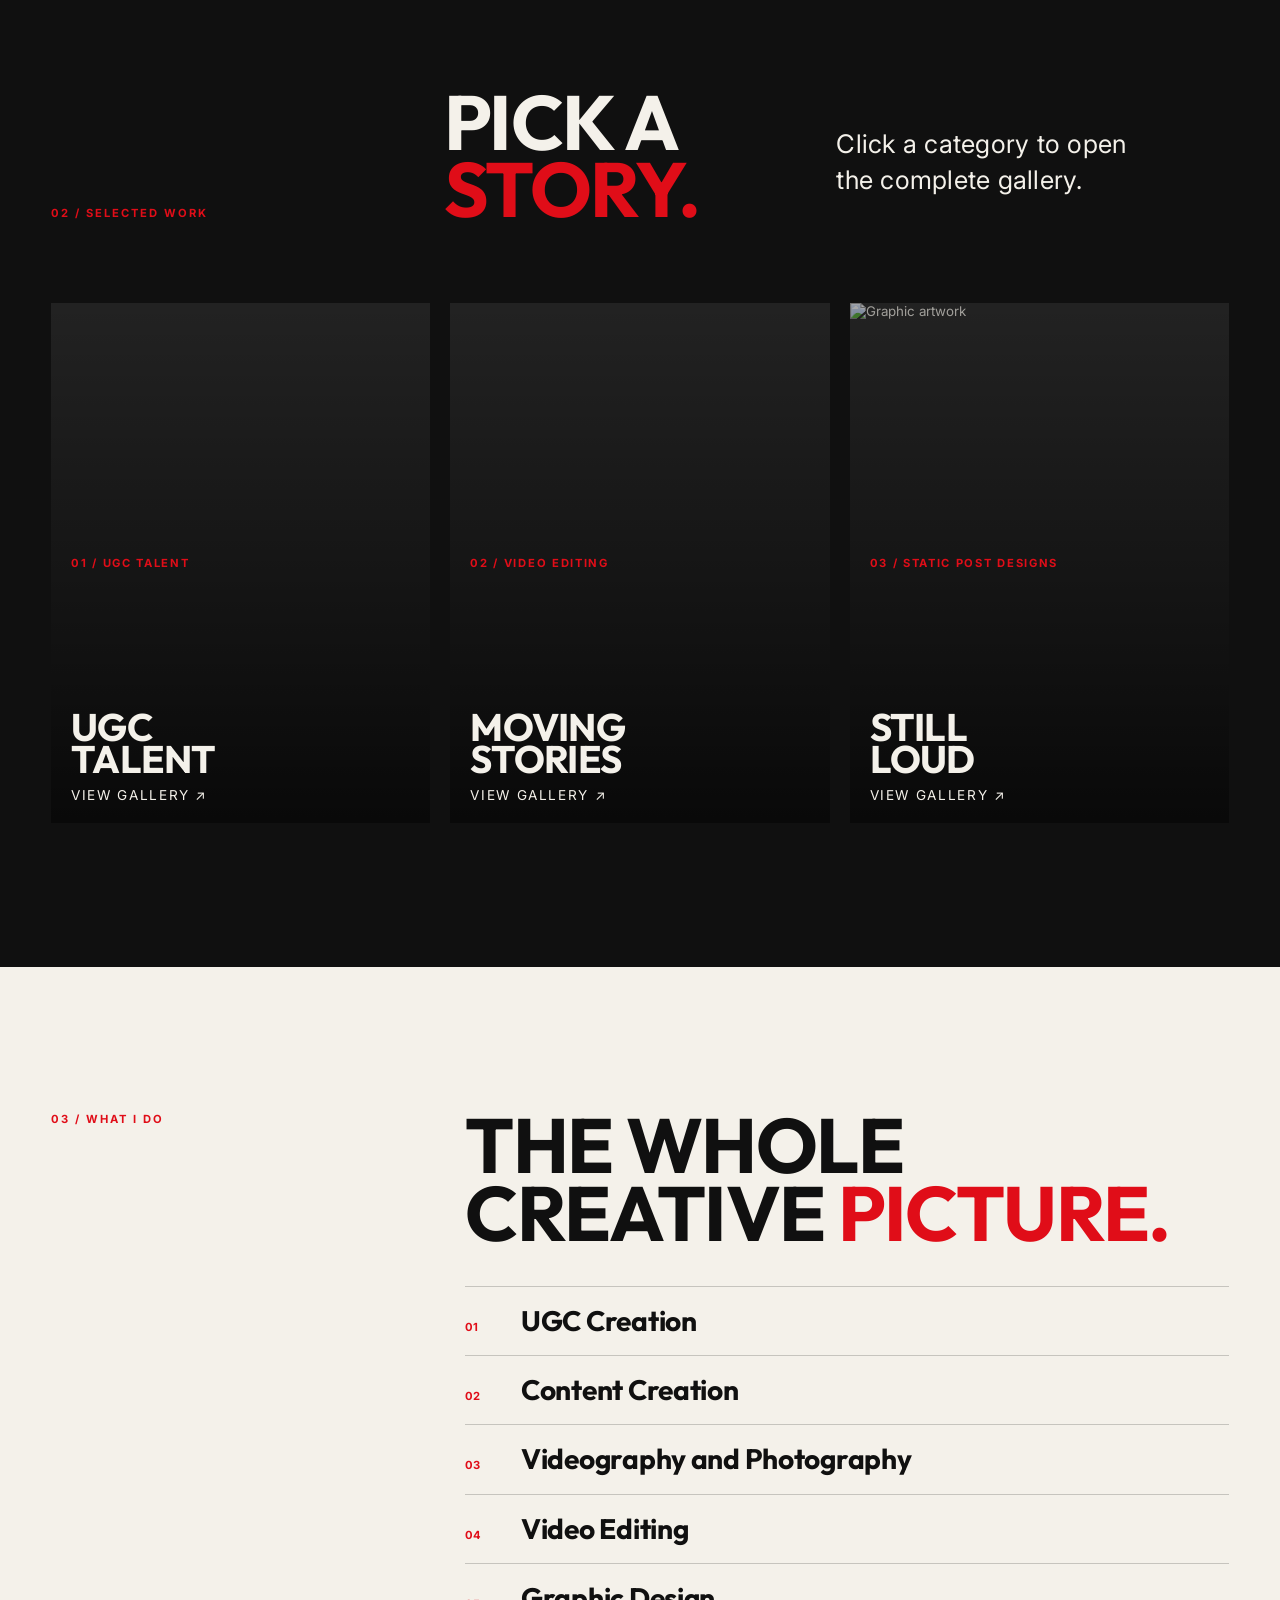
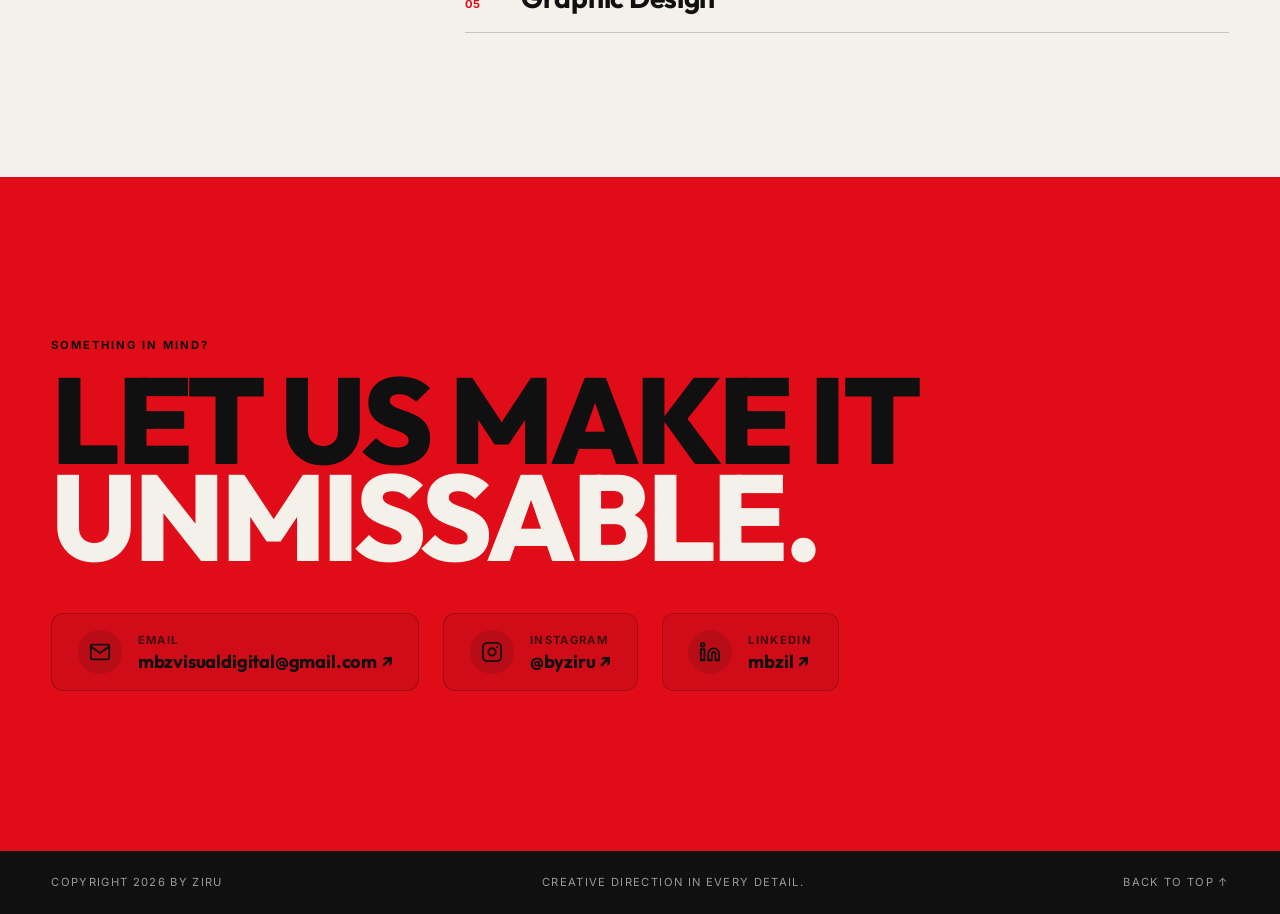
==== commit d808144c: "Update title, meta description, eyebrow, and hero alt text from Creative Studio to Creative & Conten" ====
--- a/PortfolioWork/index.html
+++ b/PortfolioWork/index.html
@@ -6,8 +6,8 @@
     <meta charset="UTF-8">
     <meta name="viewport" content="width=device-width, initial-scale=1.0">
     <meta name="referrer" content="no-referrer">
-    <meta name="description" content="BY ZIRU - all-in-one creative studio.">
-    <title>BY ZIRU | Creative Studio</title>
+    <meta name="description" content="BY ZIRU - Creative & Content Creation.">
+    <title>BY ZIRU | Creative & Content Creation</title>
 
     <!-- Google Fonts -->
     <link rel="preconnect" href="https://fonts.googleapis.com">
@@ -58,7 +58,7 @@
         <section class="hero hero-split">
             <div class="hero-content">
                 <div class="hero-header-group">
-                    <p class="eyebrow">BY ZIRU / Creative studio</p>
+                    <p class="eyebrow">BY ZIRU / Creative & Content Creation</p>
                     <h1>One creator.<br><em>Every frame.</em></h1>
                 </div>
                 <div class="hero-bottom">
@@ -67,7 +67,7 @@
                 <a class="round-link" href="#work">&#8595;</a>
             </div>
             <div class="hero-image-wrapper">
-                <img src="../Images/20260505_210655~2.jpg" alt="BY ZIRU Creative Studio Hero"
+                <img src="../Images/20260505_210655~2.jpg" alt="BY ZIRU Creative & Content Creation Hero"
                     class="hero-split-image">
             </div>
         </section>
--- a/PortfolioWork/styles.css
+++ b/PortfolioWork/styles.css
@@ -67,10 +67,18 @@
   letter-spacing: 0.08em;
 }
 
+.header-left {
+  display: flex;
+  align-items: center;
+  gap: 2.5rem;
+  height: 100%;
+}
+
 .site-nav {
   display: flex;
-  align-items: center;
-  gap: 0.25rem;
+  align-items: stretch;
+  height: 100%;
+  gap: 0;
   font-size: var(--font-sm);
   letter-spacing: 0.08em;
   text-transform: uppercase;
@@ -78,38 +86,49 @@
 
 .nav-item {
   position: relative;
+  display: flex;
+  align-items: stretch;
+  height: 100%;
 }
 
 .nav-link {
   display: inline-flex;
   align-items: center;
-  gap: 0.4rem;
-  padding: 0.65rem 1rem;
+  gap: 0.45rem;
+  padding: 0 1.25rem;
+  height: 100%;
   color: rgba(244, 241, 234, 0.85);
-  font-weight: 600;
-  border-radius: 6px;
+  font-weight: 700;
+  border-radius: 0;
   transition: all 0.25s cubic-bezier(0.16, 1, 0.3, 1);
   cursor: pointer;
   text-decoration: none;
+  position: relative;
 }
 
 .chevron {
   font-size: 0.7rem;
-  opacity: 0.6;
+  opacity: 0.7;
   transition: transform 0.25s ease, color 0.25s ease;
 }
 
+/* Full top-to-bottom stretch with Red + Noise Texture on Hover / Focus / Active */
 .nav-item:hover .nav-link,
 .nav-item:focus-within .nav-link,
 .nav-item.active .nav-link {
-  color: var(--paper);
-  background: rgba(255, 255, 255, 0.08);
+  color: #ffffff;
+  background-color: var(--red);
+  background-image: 
+    linear-gradient(180deg, rgba(224, 13, 24, 0.95) 0%, rgba(165, 8, 16, 0.98) 100%),
+    url("data:image/svg+xml,%3Csvg viewBox='0 0 200 200' xmlns='http://www.w3.org/2000/svg'%3E%3Cfilter id='n'%3E%3CfeTurbulence type='fractalNoise' baseFrequency='0.85' numOctaves='3' stitchTiles='stitch'/%3E%3CfeColorMatrix type='matrix' values='1 0 0 0 0 0 1 0 0 0 0 0 1 0 0 0 0 0 0.18 0'/%3E%3C/filter%3E%3Crect width='100%25' height='100%25' filter='url(%23n)'/%3E%3C/svg%3E");
+  background-blend-mode: overlay;
+  box-shadow: inset 0 -2px 0 #ffffff, 0 4px 15px rgba(224, 13, 24, 0.35);
 }
 
 .nav-item:hover .chevron,
 .nav-item.active .chevron {
   transform: rotate(180deg);
-  color: var(--red);
+  color: #ffffff;
 }
 
 /* Letta-Style Dropdown Menu Panel */
@@ -117,17 +136,18 @@
   position: absolute;
   top: 100%;
   left: 0;
-  min-width: 310px;
-  background: rgba(18, 18, 18, 0.96);
+  min-width: 320px;
+  background: rgba(16, 16, 16, 0.96);
   backdrop-filter: blur(24px);
   -webkit-backdrop-filter: blur(24px);
   border: 1px solid rgba(255, 255, 255, 0.12);
-  border-radius: 8px;
-  box-shadow: 0 16px 40px rgba(0, 0, 0, 0.6), 0 0 20px rgba(224, 13, 24, 0.08);
+  border-top: 2px solid var(--red);
+  border-radius: 0 0 8px 8px;
+  box-shadow: 0 20px 45px rgba(0, 0, 0, 0.7), 0 0 20px rgba(224, 13, 24, 0.15);
   padding: 0.3rem 0;
   opacity: 0;
   visibility: hidden;
-  transform: translateY(8px);
+  transform: translateY(0);
   transition: all 0.25s cubic-bezier(0.16, 1, 0.3, 1);
   z-index: 1100;
 }
@@ -137,66 +157,65 @@
 .nav-item.active .dropdown-menu {
   opacity: 1;
   visibility: visible;
-  transform: translateY(6px);
-}
-
-.dropdown-item {
+  transform: translateY(0);
+}
+
+/* Section Info Description Card inside Dropdown */
+.section-info-card {
+  padding: 0;
+  width: 320px;
+  overflow: hidden;
+}
+
+.dropdown-card-link {
+  display: block;
+  padding: 1.25rem 1.4rem;
+  text-decoration: none;
+  transition: all 0.25s cubic-bezier(0.16, 1, 0.3, 1);
+}
+
+.dropdown-card-header {
   display: flex;
   align-items: center;
   justify-content: space-between;
-  padding: 0.9rem 1.25rem;
-  border-bottom: 1px solid rgba(255, 255, 255, 0.06);
-  transition: all 0.2s ease;
-  text-decoration: none;
-}
-
-.dropdown-item:last-child {
-  border-bottom: none;
-}
-
-.dropdown-content {
-  display: flex;
-  flex-direction: column;
-  gap: 0.25rem;
+  margin-bottom: 0.5rem;
 }
 
 .dropdown-title {
-  font: 700 0.95rem/1.2 Outfit, sans-serif;
+  font: 700 1.05rem/1.2 Outfit, sans-serif;
   color: var(--paper);
-  letter-spacing: 0.02em;
+  letter-spacing: 0.01em;
   text-transform: none;
 }
 
+.dropdown-arrow {
+  font-size: 1rem;
+  color: var(--red);
+  transition: transform 0.25s ease;
+}
+
 .dropdown-desc {
-  font-size: 0.76rem;
-  color: rgba(244, 241, 234, 0.55);
+  margin: 0;
+  font-size: 0.82rem;
+  line-height: 1.45;
+  color: rgba(244, 241, 234, 0.65);
   text-transform: none;
   font-weight: 400;
-  line-height: 1.3;
-}
-
-.dropdown-arrow {
-  font-size: 0.95rem;
-  color: rgba(255, 255, 255, 0.35);
-  transition: all 0.2s ease;
-  margin-left: 0.8rem;
-}
-
-.dropdown-item:hover {
+}
+
+.dropdown-card-link:hover {
   background: rgba(224, 13, 24, 0.12);
-  padding-left: 1.45rem;
-}
-
-.dropdown-item:hover .dropdown-title {
-  color: #fff;
-}
-
-.dropdown-item:hover .dropdown-desc {
-  color: rgba(244, 241, 234, 0.85);
-}
-
-.dropdown-item:hover .dropdown-arrow {
-  color: var(--red);
+}
+
+.dropdown-card-link:hover .dropdown-title {
+  color: #ffffff;
+}
+
+.dropdown-card-link:hover .dropdown-desc {
+  color: rgba(244, 241, 234, 0.9);
+}
+
+.dropdown-card-link:hover .dropdown-arrow {
   transform: translate(3px, -3px);
 }
 
@@ -621,18 +640,30 @@
   min-width: 140px;
   flex: 1 1 calc(50% - 0.5rem);
   max-width: 220px;
-  transition: transform 0.3s cubic-bezier(0.16, 1, 0.3, 1), border-color 0.3s ease;
+  transition: all 0.3s cubic-bezier(0.16, 1, 0.3, 1);
+  cursor: pointer;
 }
 
 .metric-card:hover {
-  transform: translateY(-2px);
+  transform: translateY(-3px);
   border-color: var(--red);
+  background-color: var(--red);
+  background-image: 
+    linear-gradient(180deg, rgba(224, 13, 24, 0.95) 0%, rgba(165, 8, 16, 0.98) 100%),
+    url("data:image/svg+xml,%3Csvg viewBox='0 0 200 200' xmlns='http://www.w3.org/2000/svg'%3E%3Cfilter id='n'%3E%3CfeTurbulence type='fractalNoise' baseFrequency='0.85' numOctaves='3' stitchTiles='stitch'/%3E%3CfeColorMatrix type='matrix' values='1 0 0 0 0 0 1 0 0 0 0 0 1 0 0 0 0 0 0.18 0'/%3E%3C/filter%3E%3Crect width='100%25' height='100%25' filter='url(%23n)'/%3E%3C/svg%3E");
+  background-blend-mode: overlay;
+  box-shadow: 0 8px 25px rgba(224, 13, 24, 0.4);
 }
 
 .metric-num {
   font: 800 2.2rem/1 Outfit, sans-serif;
   color: var(--red);
   margin-bottom: 0.2rem;
+  transition: color 0.3s ease;
+}
+
+.metric-card:hover .metric-num {
+  color: #ffffff;
 }
 
 .metric-label {
@@ -641,6 +672,11 @@
   text-transform: uppercase;
   letter-spacing: 0.08em;
   color: rgba(255, 255, 255, 0.55);
+  transition: color 0.3s ease;
+}
+
+.metric-card:hover .metric-label {
+  color: rgba(255, 255, 255, 0.92);
 }
 
 /* ========================================== RESUME: SKILLS & EDUCATION ========================================== */
